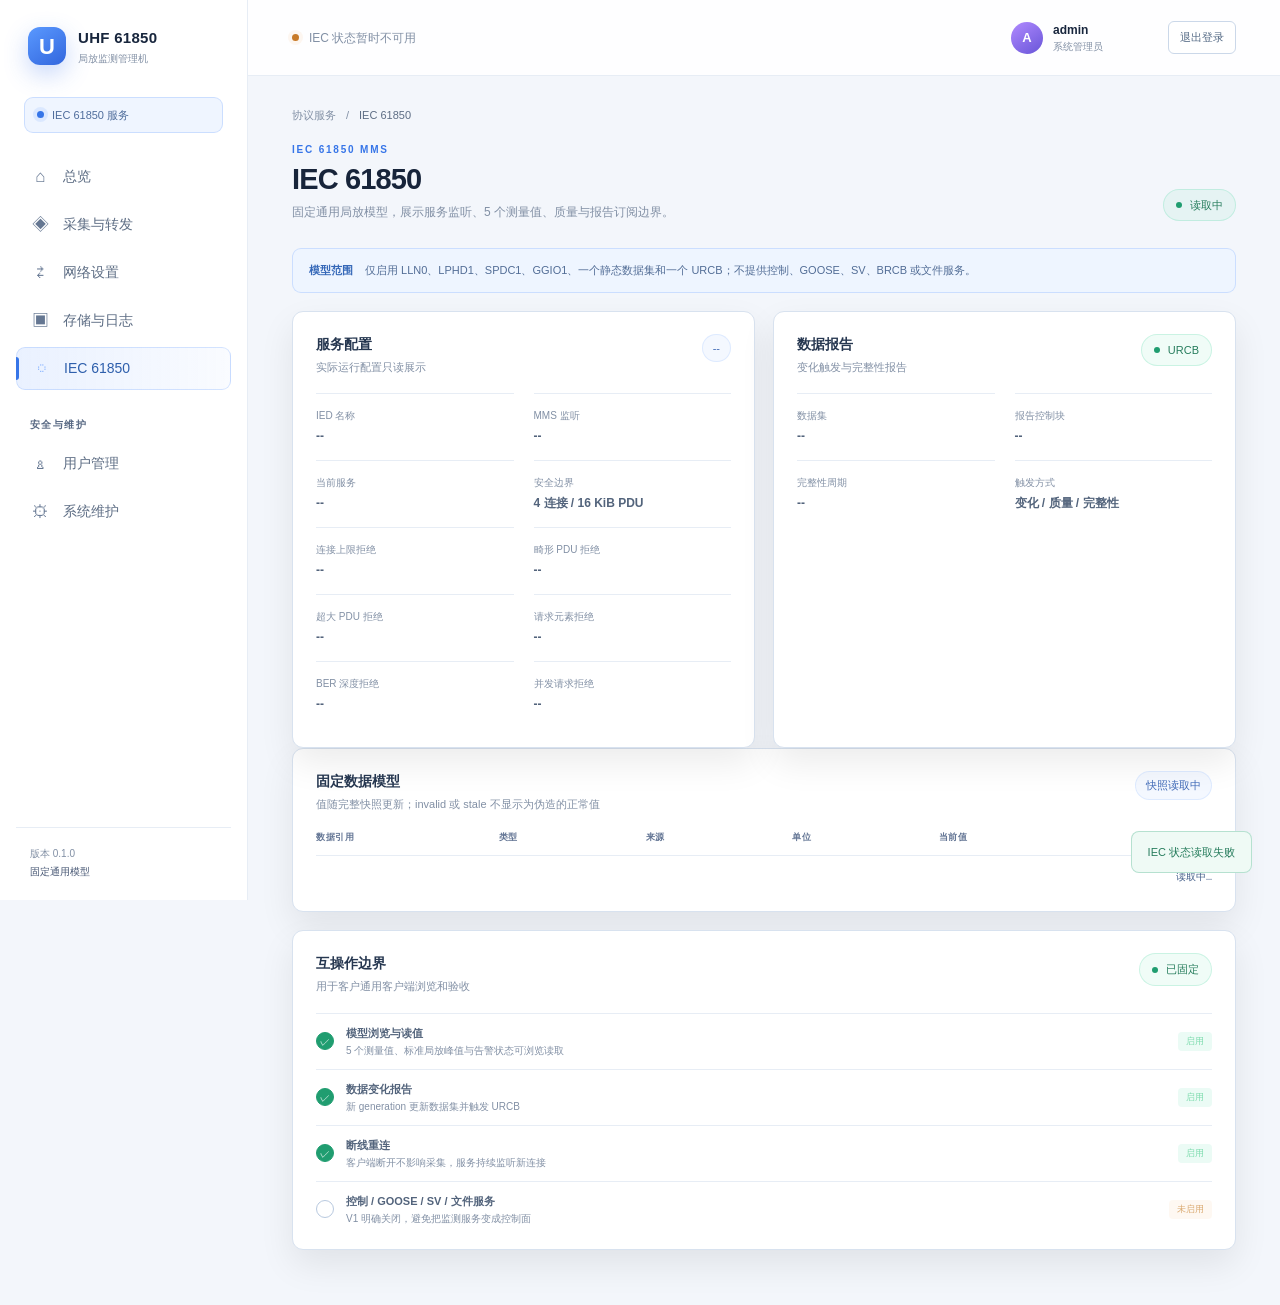
==== web/iec61850.html @ fd2c7c47 "feat: count IEC BER depth rejections" ====
<!doctype html>
<html lang="zh-CN">
<head>
    <meta charset="utf-8">
    <meta name="viewport" content="width=device-width, initial-scale=1">
    <meta name="description" content="UHF 61850 IEC 61850 模型与报告状态">
    <title>IEC 61850 · UHF 61850</title>
    <link rel="stylesheet" href="styles.css">
</head>
<body>
<div class="app-shell">
<aside class="sidebar"><div class="brand"><div class="brand-mark">U</div><div class="brand-copy"><strong>UHF 61850</strong><span>局放监测管理机</span></div></div><div class="preview-chip"><span class="chip-dot"></span>IEC 61850 服务</div>
<nav class="primary-nav" aria-label="主导航"><a class="nav-item" href="/overview.html"><span class="nav-icon">⌂</span><span>总览</span></a><a class="nav-item" href="/settings.html"><span class="nav-icon">◈</span><span>采集与转发</span></a><a class="nav-item" href="/network.html"><span class="nav-icon">⇄</span><span>网络设置</span></a><a class="nav-item" href="/storage.html"><span class="nav-icon">▣</span><span>存储与日志</span></a><a class="nav-item active" href="/iec61850.html" aria-current="page"><span class="nav-icon">◌</span><span>IEC 61850</span></a><div class="nav-section-label">安全与维护</div><a class="nav-item" href="/"><span class="nav-icon">♙</span><span>用户管理</span></a><a class="nav-item" href="/maintenance.html"><span class="nav-icon">⚙</span><span>系统维护</span></a></nav>
<div class="sidebar-footer"><span>版本 0.1.0</span><span>固定通用模型</span></div></aside>
<main class="main-content"><header class="topbar"><div class="topbar-status"><span class="status-dot" id="iec-status-dot"></span><span id="iec-status">IEC 状态读取中</span></div><div class="topbar-account"><div class="account-summary"><div class="mini-avatar">A</div><div><strong>admin</strong><span>系统管理员</span></div></div><button class="logout-button" type="button" data-action="logout">退出登录</button></div></header>
<div class="page-content settings-content"><div class="breadcrumb"><span>协议服务</span><b>/</b><strong>IEC 61850</strong></div><div class="page-heading"><div><div class="heading-kicker">IEC 61850 MMS</div><h1>IEC 61850</h1><p>固定通用局放模型，展示服务监听、5 个测量值、质量与报告订阅边界。</p></div><span class="heading-badge" id="iec-badge"><i></i>读取中</span></div>
<div class="settings-notice"><strong>模型范围</strong><span>仅启用 LLN0、LPHD1、SPDC1、GGIO1、一个静态数据集和一个 URCB；不提供控制、GOOSE、SV、BRCB 或文件服务。</span></div>
<section class="iec-summary-grid"><article class="panel settings-panel"><div class="panel-header"><div><h2>服务配置</h2><p>实际运行配置只读展示</p></div><span class="count-badge" id="iec-enabled">--</span></div><dl class="snapshot-details"><div><dt>IED 名称</dt><dd id="ied-name">--</dd></div><div><dt>MMS 监听</dt><dd id="iec-listen">--</dd></div><div><dt>当前服务</dt><dd id="iec-service-status">--</dd></div><div><dt>安全边界</dt><dd>4 连接 / 16 KiB PDU</dd></div><div><dt>连接上限拒绝</dt><dd id="iec-connection-rejections">--</dd></div><div><dt>畸形 PDU 拒绝</dt><dd id="iec-malformed-pdu-rejections">--</dd></div><div><dt>超大 PDU 拒绝</dt><dd id="iec-oversized-pdu-rejections">--</dd></div><div><dt>请求元素拒绝</dt><dd id="iec-request-element-rejections">--</dd></div><div><dt>BER 深度拒绝</dt><dd id="iec-ber-depth-rejections">--</dd></div><div><dt>并发请求拒绝</dt><dd id="iec-outstanding-rejections">--</dd></div></dl></article><article class="panel settings-panel"><div class="panel-header"><div><h2>数据报告</h2><p>变化触发与完整性报告</p></div><span class="heading-badge"><i></i>URCB</span></div><dl class="snapshot-details"><div><dt>数据集</dt><dd id="dataset-reference">--</dd></div><div><dt>报告控制块</dt><dd id="report-reference">--</dd></div><div><dt>完整性周期</dt><dd id="integrity-period">--</dd></div><div><dt>触发方式</dt><dd>变化 / 质量 / 完整性</dd></div></dl></article></section>
<section class="panel settings-panel"><div class="panel-header"><div><h2>固定数据模型</h2><p>值随完整快照更新；invalid 或 stale 不显示为伪造的正常值</p></div><span class="count-badge" id="snapshot-state">快照读取中</span></div><div class="table-wrap"><table class="data-table"><thead><tr><th>数据引用</th><th>类型</th><th>来源</th><th>单位</th><th>当前值</th><th>质量</th></tr></thead><tbody id="iec-model-body"><tr><td colspan="6" class="muted-cell">读取中…</td></tr></tbody></table></div></section>
<section class="panel settings-panel"><div class="panel-header"><div><h2>互操作边界</h2><p>用于客户通用客户端浏览和验收</p></div><span class="heading-badge"><i></i>已固定</span></div><div class="checklist"><div class="checklist-item completed"><i>✓</i><div><strong>模型浏览与读值</strong><span>5 个测量值、标准局放峰值与告警状态可浏览读取</span></div><em>启用</em></div><div class="checklist-item completed"><i>✓</i><div><strong>数据变化报告</strong><span>新 generation 更新数据集并触发 URCB</span></div><em>启用</em></div><div class="checklist-item completed"><i>✓</i><div><strong>断线重连</strong><span>客户端断开不影响采集，服务持续监听新连接</span></div><em>启用</em></div><div class="checklist-item"><i>—</i><div><strong>控制 / GOOSE / SV / 文件服务</strong><span>V1 明确关闭，避免把监测服务变成控制面</span></div><em class="pending">未启用</em></div></div></section>
</div></main></div><div class="toast" id="toast" role="status" aria-live="polite"></div><script src="iec61850.js"></script>
</body></html>
---- web/styles.css ----
:root {
    color-scheme: light;
    --bg: #f3f6fb;
    --sidebar: #ffffff;
    --panel: #ffffff;
    --line: #d8e2ef;
    --line-soft: #e7edf5;
    --text: #18263d;
    --soft: #5d6d84;
    --muted: #8290a5;
    --blue: #3675e8;
    --green: #209d70;
    --purple: #775fd0;
    --orange: #c87927;
    --danger: #c94c63;
    font-family: Inter, "SF Pro Display", "Segoe UI", "Microsoft YaHei", sans-serif;
}

* { box-sizing: border-box; }
body { margin: 0; min-width: 320px; background: var(--bg); color: var(--text); font-size: 14px; line-height: 1.5; }
button, input { font: inherit; }
button { cursor: pointer; }
button:disabled { cursor: not-allowed; opacity: .42; }
h1, h2, p { margin: 0; }

.app-shell { display: flex; min-height: 100vh; }
.sidebar { position: fixed; z-index: 2; display: flex; width: 248px; min-height: 100vh; flex-direction: column; padding: 27px 16px 21px; background: var(--sidebar); border-right: 1px solid var(--line-soft); }
.brand { display: flex; align-items: center; gap: 12px; padding: 0 12px; }
.brand-mark, .large-avatar, .mini-avatar { display: grid; place-items: center; border-radius: 50%; color: white; font-weight: 800; }
.brand-mark { width: 38px; height: 38px; border-radius: 12px; background: linear-gradient(145deg, #5a99ff, #3266dd); font-size: 22px; box-shadow: 0 9px 25px rgb(55 111 236 / 28%); }
.brand-copy { display: flex; flex-direction: column; gap: 1px; }
.brand-copy strong { font-size: 15px; letter-spacing: .02em; }
.brand-copy span, .sidebar-footer { color: var(--muted); font-size: 10px; }
.preview-chip { display: flex; align-items: center; gap: 8px; margin: 31px 8px 22px; padding: 9px 12px; border: 1px solid rgb(79 140 255 / 22%); border-radius: 9px; background: rgb(79 140 255 / 9%); color: #4f6d9c; font-size: 11px; }
.chip-dot, .status-dot { width: 7px; height: 7px; flex: 0 0 auto; border-radius: 50%; background: var(--blue); box-shadow: 0 0 0 4px rgb(79 140 255 / 12%); }
.primary-nav { display: flex; flex-direction: column; gap: 5px; }
.nav-section-label { margin: 22px 14px 5px; color: #566782; font-size: 10px; font-weight: 700; letter-spacing: .14em; text-transform: uppercase; }
.nav-item { display: flex; align-items: center; gap: 13px; min-height: 43px; padding: 0 14px; border: 1px solid transparent; border-radius: 9px; color: var(--soft); text-decoration: none; transition: 160ms ease; }
.nav-item:hover { background: rgb(255 255 255 / 3%); color: var(--text); }
.nav-item.active { border-color: rgb(79 140 255 / 22%); background: linear-gradient(90deg, rgb(79 140 255 / 12%), rgb(79 140 255 / 3%)); color: #2e5fac; }
.nav-item.active:before { width: 3px; height: 23px; margin-left: -15px; border-radius: 0 3px 3px 0; background: var(--blue); content: ""; }
.nav-icon { display: grid; width: 19px; place-items: center; color: #657792; font-size: 17px; }
.nav-item.active .nav-icon { color: #72a6ff; }
.sidebar-footer { display: flex; margin-top: auto; padding: 18px 14px 0; border-top: 1px solid var(--line-soft); flex-direction: column; gap: 3px; }
.sidebar-footer span:last-child { color: #465673; }

.main-content { width: calc(100% - 248px); min-height: 100vh; margin-left: 248px; }
.topbar { display: flex; height: 76px; align-items: center; justify-content: space-between; padding: 0 44px; border-bottom: 1px solid var(--line-soft); background: rgb(255 255 255 / 90%); }
.topbar-status { display: flex; align-items: center; gap: 10px; color: var(--muted); font-size: 12px; }
.topbar-status .status-dot { background: var(--orange); box-shadow: 0 0 0 4px rgb(242 179 109 / 10%); }
.topbar-account, .account-summary { display: flex; align-items: center; }
.topbar-account { gap: 24px; }
.icon-button { position: relative; width: 31px; height: 31px; border: 0; background: none; color: var(--soft); font-size: 22px; }
.icon-button i { position: absolute; top: 3px; right: 2px; width: 5px; height: 5px; border: 1px solid var(--bg); border-radius: 50%; background: var(--orange); }
.account-summary { gap: 10px; }
.mini-avatar { width: 32px; height: 32px; font-size: 13px; background: linear-gradient(145deg, #b18aff, #6855d8); }
.account-summary div:nth-child(2) { display: flex; min-width: 91px; flex-direction: column; }
.account-summary strong { font-size: 12px; }
.account-summary span, .account-summary b { color: var(--muted); font-size: 10px; }
.account-summary b { font-size: 18px; font-weight: 400; }

.page-content { max-width: 1370px; margin: 0 auto; padding: 31px 44px 37px; }
.breadcrumb { display: flex; align-items: center; gap: 10px; color: var(--muted); font-size: 11px; }
.breadcrumb b { font-weight: 400; }
.breadcrumb strong { color: var(--soft); font-weight: 500; }
.page-heading { display: flex; align-items: flex-end; justify-content: space-between; margin: 18px 0 27px; }
.heading-kicker { margin-bottom: 5px; color: var(--blue); font-size: 10px; font-weight: 700; letter-spacing: .18em; }
h1 { color: #17243a; font-size: 29px; letter-spacing: -.03em; line-height: 1.2; }
.page-heading p { margin-top: 7px; color: var(--muted); font-size: 12px; }
.heading-badge, .count-badge, .progress-label { display: inline-flex; align-items: center; gap: 8px; border-radius: 20px; font-size: 11px; }
.heading-badge { padding: 7px 12px; border: 1px solid rgb(64 212 155 / 21%); background: rgb(64 212 155 / 8%); color: #277d5d; }
.heading-badge i { width: 6px; height: 6px; border-radius: 50%; background: var(--green); }
.heading-badge.dev-badge { border-color: rgb(200 121 39 / 25%); background: rgb(200 121 39 / 9%); color: #ae6b27; }
.heading-badge.dev-badge i { background: var(--orange); }
.preview-notice { display: flex; align-items: center; gap: 13px; margin-bottom: 20px; padding: 13px 17px; border: 1px solid rgb(79 140 255 / 20%); border-radius: 10px; background: linear-gradient(90deg, rgb(79 140 255 / 10%), rgb(79 140 255 / 3%)); }
.notice-icon { display: grid; width: 25px; height: 25px; flex: 0 0 auto; place-items: center; border-radius: 50%; background: rgb(79 140 255 / 20%); color: #72a6ff; font-weight: 800; }
.preview-notice strong { color: #2c456d; font-size: 12px; }
.preview-notice p { margin-top: 2px; color: #607696; font-size: 11px; }
.preview-notice > span { margin-left: auto; color: #5578bd; font-size: 10px; font-weight: 700; letter-spacing: .13em; }

.dashboard-grid { display: grid; grid-template-columns: minmax(0, 1.47fr) minmax(330px, .93fr); gap: 18px; }
.panel { border: 1px solid var(--line); border-radius: 11px; background: var(--panel); box-shadow: 0 15px 35px rgb(0 0 0 / 8%); }
.panel-header { display: flex; align-items: flex-start; justify-content: space-between; padding: 22px 23px 18px; }
.panel-header h2 { color: #263750; font-size: 14px; }
.panel-header p { margin-top: 4px; color: var(--muted); font-size: 11px; }
.count-badge { padding: 5px 10px; border: 1px solid rgb(114 166 255 / 17%); background: rgb(114 166 255 / 8%); color: #416bb7; }
.account-row { display: grid; min-height: 105px; align-items: center; grid-template-columns: 43px minmax(150px, 1fr) auto 93px auto; gap: 14px; margin: 0 23px; padding: 17px 0; border-top: 1px solid var(--line-soft); border-bottom: 1px solid var(--line-soft); }
.large-avatar { width: 43px; height: 43px; font-size: 17px; background: linear-gradient(145deg, #5a99ff, #3266dd); }
.account-identity { display: flex; min-width: 0; flex-direction: column; gap: 4px; }
.account-identity > div { display: flex; align-items: center; gap: 8px; }
.account-identity strong { font-size: 13px; }
.account-identity em { padding: 2px 6px; border-radius: 4px; background: rgb(169 135 255 / 13%); color: #6e56b0; font-size: 9px; font-style: normal; }
.account-identity > span, .last-login span { color: var(--muted); font-size: 10px; }
.enabled-status { display: inline-flex; align-items: center; gap: 5px; color: #278b66; font-size: 10px; white-space: nowrap; }
.enabled-status i { display: grid; width: 15px; height: 15px; place-items: center; border-radius: 50%; background: rgb(64 212 155 / 16%); font-size: 9px; font-style: normal; }
.last-login { display: flex; flex-direction: column; gap: 2px; }
.last-login strong { color: #5e6e85; font-size: 10px; font-weight: 500; }
.outline-button, .ghost-button, .primary-button { border-radius: 6px; font-size: 11px; transition: 160ms ease; }
.outline-button { padding: 8px 12px; border: 1px solid #b8c9df; background: rgb(79 140 255 / 5%); color: #426aa8; }
.outline-button:hover { border-color: var(--blue); background: rgb(79 140 255 / 13%); }
.panel-note { display: flex; align-items: center; gap: 8px; padding: 15px 23px 17px; color: var(--muted); font-size: 10px; }
.panel-note .text-button { margin-left: auto; }
.text-button, .small-text-button { padding: 0; border: 0; background: none; color: #4574d0; font-size: 10px; white-space: nowrap; }
.shield-mark { display: grid; width: 28px; height: 28px; place-items: center; border: 1px solid rgb(64 212 155 / 22%); border-radius: 8px; background: rgb(64 212 155 / 8%); color: #83dfb4; font-size: 18px; }
.security-list { padding: 0 23px 16px; }
.security-item { display: flex; min-height: 56px; align-items: center; gap: 11px; border-top: 1px solid var(--line-soft); }
.security-item > i, .device-cell > i { display: grid; width: 29px; height: 29px; flex: 0 0 auto; place-items: center; border-radius: 8px; font-style: normal; font-size: 16px; }
.security-item > i.purple { background: rgb(169 135 255 / 12%); color: var(--purple); }
.security-item > i.blue { background: rgb(79 140 255 / 12%); color: #72a6ff; }
.security-item > i.teal { background: rgb(56 212 207 / 12%); color: #38d4cf; }
.security-item > div { display: flex; min-width: 0; flex: 1; flex-direction: column; gap: 2px; }
.security-item strong { color: #4a5b73; font-size: 11px; }
.security-item span { overflow: hidden; color: var(--muted); font-size: 10px; text-overflow: ellipsis; white-space: nowrap; }
.security-item > b { color: var(--green); font-size: 14px; }

.sessions-panel, .checklist-panel { margin-top: 18px; }
.session-header { align-items: center; }
.table-wrap { overflow-x: auto; padding: 0 23px 12px; }
table { width: 100%; border-collapse: collapse; text-align: left; }
th { padding: 0 12px 11px; color: #647695; font-size: 9px; font-weight: 700; letter-spacing: .06em; text-transform: uppercase; }
th:first-child, td:first-child { padding-left: 0; }
th:last-child, td:last-child { padding-right: 0; text-align: right; }
td { padding: 14px 12px; border-top: 1px solid var(--line-soft); color: #62738c; font-size: 11px; white-space: nowrap; }
.device-cell { display: flex; align-items: center; gap: 10px; }
.device-cell > i { width: 27px; height: 27px; background: rgb(79 140 255 / 10%); color: #79a7f6; }
.device-cell div { display: flex; flex-direction: column; gap: 2px; }
.device-cell strong { color: #53647c; font-size: 11px; }
.device-cell span, .muted-cell { color: var(--muted); font-size: 10px; }
.current-session { display: inline-flex; align-items: center; gap: 6px; color: #278b66; font-size: 10px; }
.current-session i { width: 6px; height: 6px; border-radius: 50%; background: var(--green); box-shadow: 0 0 0 3px rgb(64 212 155 / 10%); }
.expired-session { color: #697893; font-size: 10px; }
.muted-row { opacity: .66; }
.progress-label { padding: 5px 10px; border: 1px solid rgb(242 179 109 / 20%); background: rgb(242 179 109 / 8%); color: #efbf80; }
.checklist { padding: 0 23px 12px; }
.checklist-item { display: flex; min-height: 56px; align-items: center; gap: 12px; border-top: 1px solid var(--line-soft); }
.checklist-item > i { display: grid; width: 18px; height: 18px; flex: 0 0 auto; place-items: center; border: 1px solid #b8c9df; border-radius: 50%; color: white; font-size: 10px; font-style: normal; }
.checklist-item.completed > i { border-color: var(--green); background: var(--green); }
.checklist-item > div { display: flex; min-width: 0; flex: 1; flex-direction: column; gap: 2px; }
.checklist-item strong { color: #53647c; font-size: 11px; }
.checklist-item span { color: var(--muted); font-size: 10px; }
.checklist-item > em { padding: 3px 8px; border-radius: 4px; background: rgb(64 212 155 / 10%); color: #7cdbad; font-size: 9px; font-style: normal; }
.checklist-item > em.pending { background: rgb(242 179 109 / 9%); color: #d9a86f; }
.page-footer { display: flex; justify-content: space-between; padding: 25px 2px 0; color: #4e607d; font-size: 10px; }

.modal-backdrop { position: fixed; z-index: 10; display: grid; inset: 0; padding: 20px; place-items: center; background: rgb(41 61 91 / 28%); backdrop-filter: blur(5px); }
.modal-backdrop[hidden] { display: none; }
.modal { position: relative; width: min(100%, 410px); padding: 29px; border: 1px solid #cbd8e9; border-radius: 14px; background: #ffffff; box-shadow: 0 25px 70px rgb(32 54 87 / 22%); }
.modal-close { position: absolute; top: 13px; right: 16px; border: 0; background: none; color: #71819e; font-size: 23px; }
.modal-icon { display: grid; width: 40px; height: 40px; margin-bottom: 15px; place-items: center; border-radius: 11px; background: rgb(169 135 255 / 13%); color: var(--purple); font-size: 22px; }
.modal-heading h2 { font-size: 17px; }
.modal-heading p { margin-top: 5px; color: var(--muted); font-size: 11px; }
#password-form { display: flex; margin-top: 23px; flex-direction: column; gap: 15px; }
#password-form label { display: flex; flex-direction: column; gap: 6px; color: #5e6e85; font-size: 11px; }
#password-form input { width: 100%; padding: 10px 11px; border: 1px solid #cbd8e9; border-radius: 6px; outline: none; background: #f8fafd; color: var(--text); font-size: 12px; }
#password-form input:focus { border-color: var(--blue); box-shadow: 0 0 0 3px rgb(79 140 255 / 10%); }
#password-form small { color: #627594; font-size: 10px; }
.form-error { min-height: 17px; color: var(--danger); font-size: 11px; }
.modal-actions { display: flex; justify-content: flex-end; gap: 9px; margin-top: 2px; }
.ghost-button, .primary-button { padding: 9px 15px; }
.ghost-button { border: 1px solid #cbd8e9; background: none; color: #5e6e85; }
.primary-button { border: 1px solid var(--blue); background: var(--blue); color: white; box-shadow: 0 6px 17px rgb(79 140 255 / 20%); }
.toast { position: fixed; z-index: 20; right: 28px; bottom: 27px; padding: 12px 16px; border: 1px solid rgb(32 157 112 / 28%); border-radius: 8px; background: #effaf5; color: #277d5d; font-size: 11px; opacity: 0; pointer-events: none; transform: translateY(10px); transition: 180ms ease; }
.toast.visible { opacity: 1; transform: translateY(0); }
body.modal-open { overflow: hidden; }
noscript { position: fixed; z-index: 30; inset: 0; padding: 35vh 20px; background: var(--bg); color: var(--text); text-align: center; }

.settings-content { max-width: 1080px; }
.settings-notice { display: flex; margin-bottom: 18px; padding: 13px 16px; border: 1px solid rgb(79 140 255 / 22%); border-radius: 9px; background: #eef5ff; color: #526d96; font-size: 11px; gap: 12px; }
.settings-notice strong { color: #3568b8; white-space: nowrap; }
.settings-panel { margin-bottom: 18px; }
.settings-grid { display: grid; padding: 0 23px 22px; grid-template-columns: repeat(2, minmax(0, 1fr)); gap: 17px 22px; }
.settings-grid label { display: flex; flex-direction: column; gap: 6px; color: #5e6e85; font-size: 11px; }
.settings-grid input { width: 100%; box-sizing: border-box; padding: 10px 11px; border: 1px solid #cbd8e9; border-radius: 6px; outline: none; background: #f8fafd; color: var(--text); font: inherit; font-size: 12px; }
.settings-grid textarea { width: 100%; box-sizing: border-box; resize: vertical; padding: 10px 11px; border: 1px solid #cbd8e9; border-radius: 6px; outline: none; background: #f8fafd; color: var(--text); font: 12px ui-monospace, SFMono-Regular, Consolas, monospace; }
.settings-grid input:focus { border-color: var(--blue); box-shadow: 0 0 0 3px rgb(79 140 255 / 10%); }
.settings-grid textarea:focus { border-color: var(--blue); box-shadow: 0 0 0 3px rgb(79 140 255 / 10%); }
.settings-grid .wide { grid-column: 1 / -1; }
.settings-grid input[type="checkbox"] { width: 18px; height: 18px; margin: 10px 0 2px; accent-color: var(--blue); }
.settings-grid small { color: var(--muted); font-size: 10px; }
.settings-actions { display: flex; align-items: center; justify-content: flex-end; gap: 10px; }
.settings-actions .form-error { margin-right: auto; }
.settings-saved { color: #277d5d; font-size: 11px; }
.toolbar { display: flex; align-items: center; flex-wrap: wrap; justify-content: flex-end; gap: 7px; }
.toolbar select { padding: 7px 8px; border: 1px solid #cbd8e9; border-radius: 6px; background: #f8fafd; color: #5e6e85; font-size: 10px; }
.log-table-wrap { padding-bottom: 18px; }
.data-table td { max-width: 390px; overflow: hidden; text-overflow: ellipsis; }
.log-level { font-weight: 700; }
.log-level.warn { color: #ae6b27; }.log-level.error, .log-level.critical { color: var(--danger); }.log-level.info { color: #277d5d; }
.storage-summary-grid { display: grid; grid-template-columns: repeat(2, minmax(0, 1fr)); gap: 18px; }
.network-interface-grid { display: grid; grid-template-columns: repeat(2, minmax(0, 1fr)); gap: 18px; }
.iec-summary-grid { display: grid; grid-template-columns: repeat(2, minmax(0, 1fr)); gap: 18px; }
.iec-summary-grid .settings-panel { margin-bottom: 0; }
.data-table td:first-child { color: #425d89; font-family: ui-monospace, SFMono-Regular, Consolas, monospace; font-size: 10px; }
.storage-card .panel-header { align-items: center; }.link-button { text-decoration: none; white-space: nowrap; }
.storage-list { padding: 0 23px 14px; }.storage-row { display: flex; min-width: 0; flex-direction: column; gap: 4px; padding: 12px 0; border-top: 1px solid var(--line-soft); }.storage-row strong { overflow: hidden; color: #53647c; font-size: 11px; text-overflow: ellipsis; white-space: nowrap; }.storage-row span { color: var(--muted); font-size: 10px; }

@media (max-width: 600px) {
    .settings-grid { grid-template-columns: 1fr; }
    .settings-actions { align-items: flex-end; flex-wrap: wrap; }
    .settings-actions .form-error { flex-basis: 100%; }
    .storage-summary-grid { grid-template-columns: 1fr; }
    .network-interface-grid { grid-template-columns: 1fr; }
    .iec-summary-grid { grid-template-columns: 1fr; }
    .toolbar { justify-content: flex-start; }
}

.status-dot.up { background: var(--green); box-shadow: 0 0 0 4px rgb(32 157 112 / 12%); }
.status-dot.degraded { background: var(--orange); box-shadow: 0 0 0 4px rgb(200 121 39 / 12%); }
.status-dot.down { background: var(--danger); box-shadow: 0 0 0 4px rgb(201 76 99 / 12%); }
.status-dot.disabled { background: var(--muted); box-shadow: 0 0 0 4px rgb(130 144 165 / 12%); }

.overview-content { max-width: 1510px; }
.metric-grid { display: grid; grid-template-columns: repeat(5, minmax(0, 1fr)); gap: 13px; margin-bottom: 18px; }
.metric-card { display: flex; min-height: 112px; padding: 19px 20px; border: 1px solid var(--line); border-radius: 11px; background: var(--panel); box-shadow: 0 12px 30px rgb(38 66 105 / 7%); flex-direction: column; }
.metric-card span { color: var(--muted); font-size: 11px; }
.metric-card strong { margin-top: auto; color: #203453; font-size: 29px; font-weight: 650; letter-spacing: -.04em; line-height: 1; }
.metric-card em { margin-top: 7px; color: var(--blue); font-size: 10px; font-style: normal; }
.overview-grid { display: grid; grid-template-columns: minmax(0, 1fr) minmax(0, 1fr); gap: 18px; }
.chart-panel { min-width: 0; }
.chart-wrap { height: 300px; margin: 0 23px; overflow: hidden; border: 1px solid var(--line-soft); border-radius: 7px; background: #f7faff; }
.chart-wrap canvas { display: block; width: 100%; height: 100%; }
.chart-axis { display: flex; justify-content: space-between; padding: 9px 23px 16px; color: var(--muted); font-size: 10px; }
.overview-lower-grid { display: grid; grid-template-columns: minmax(0, .9fr) minmax(0, 1.1fr); gap: 18px; margin-top: 18px; }
.health-list { padding: 0 23px 16px; }
.health-list > div { display: flex; min-height: 42px; align-items: center; justify-content: space-between; border-top: 1px solid var(--line-soft); color: var(--soft); font-size: 11px; }
.health-list strong { font-size: 10px; font-weight: 600; }
.health-up { color: var(--green) !important; }
.health-degraded { color: var(--orange) !important; }
.health-down { color: var(--danger) !important; }
.health-disabled { color: var(--muted) !important; }
.snapshot-details { display: grid; margin: 0; padding: 0 23px 20px; grid-template-columns: repeat(2, minmax(0, 1fr)); gap: 1px 20px; }
.snapshot-details > div { padding: 14px 0; border-top: 1px solid var(--line-soft); }
.snapshot-details dt { color: var(--muted); font-size: 10px; }
.snapshot-details dd { margin: 4px 0 0; color: #53647c; font-size: 12px; font-weight: 600; }

@media (max-width: 900px) {
    .metric-grid { grid-template-columns: repeat(3, minmax(0, 1fr)); }
    .overview-grid, .overview-lower-grid { grid-template-columns: 1fr; }
}
@media (max-width: 560px) {
    .metric-grid { grid-template-columns: repeat(2, minmax(0, 1fr)); }
    .metric-card { min-height: 100px; }
    .metric-card strong { font-size: 24px; }
    .chart-wrap { height: 230px; margin-right: 14px; margin-left: 14px; }
    .chart-axis { padding-right: 14px; padding-left: 14px; }
    .snapshot-details { grid-template-columns: 1fr; }
}

.logout-button { padding: 7px 11px; border: 1px solid #cbd8e9; border-radius: 6px; background: white; color: #536984; font-size: 11px; }
.logout-button:hover { border-color: var(--blue); color: #2f64bf; }
.login-body { min-height: 100vh; background: radial-gradient(circle at 15% 10%, #e3edff, transparent 38%), var(--bg); }
.login-layout { display: grid; min-height: 100vh; padding: 24px; place-items: center; }
.login-card { width: min(100%, 430px); padding: 38px; border: 1px solid var(--line); border-radius: 16px; background: rgb(255 255 255 / 96%); box-shadow: 0 24px 70px rgb(51 81 125 / 16%); }
.login-brand { display: flex; align-items: center; gap: 12px; }
.login-brand > div:last-child { display: flex; flex-direction: column; gap: 1px; }
.login-brand strong { font-size: 15px; }
.login-brand span { color: var(--muted); font-size: 10px; }
.login-kicker { margin-top: 36px; color: var(--blue); font-size: 10px; font-weight: 700; letter-spacing: .18em; }
.login-card h1 { margin-top: 7px; font-size: 28px; }
.login-subtitle { margin-top: 8px; color: var(--soft); font-size: 12px; }
.login-warning { display: flex; margin-top: 22px; padding: 12px 13px; border: 1px solid rgb(200 121 39 / 25%); border-radius: 8px; background: rgb(200 121 39 / 8%); flex-direction: column; gap: 2px; }
.login-warning strong { color: #a56225; font-size: 11px; }
.login-warning span { color: #7b6b58; font-size: 10px; }
#login-form { display: flex; margin-top: 22px; flex-direction: column; gap: 15px; }
#login-form label { display: flex; flex-direction: column; gap: 6px; color: #5e6e85; font-size: 11px; }
#login-form input { width: 100%; padding: 11px 12px; border: 1px solid #cbd8e9; border-radius: 7px; outline: none; background: #f8fafd; color: var(--text); font-size: 13px; }
#login-form input:focus { border-color: var(--blue); box-shadow: 0 0 0 3px rgb(79 140 255 / 10%); }
.login-button { width: 100%; margin-top: 3px; padding: 11px 15px; border-radius: 7px; font-size: 12px; }
.login-footnote { margin-top: 22px; color: var(--muted); font-size: 10px; line-height: 1.7; }

@media (max-width: 1060px) {
    .page-content, .topbar { padding-right: 28px; padding-left: 28px; }
    .dashboard-grid { grid-template-columns: 1fr; }
    .security-list { display: grid; grid-template-columns: repeat(3, 1fr); gap: 12px; }
    .security-item { align-items: flex-start; flex-wrap: wrap; padding: 12px 10px; border: 1px solid var(--line-soft); border-radius: 8px; }
}
@media (max-width: 760px) {
    .sidebar { position: static; width: 65px; min-width: 65px; padding: 20px 10px; }
    .brand { justify-content: center; padding: 0; }
    .brand-copy, .preview-chip, .nav-item span:last-child, .nav-section-label, .sidebar-footer { display: none; }
    .preview-chip { justify-content: center; margin: 28px 0 18px; padding: 11px 0; }
    .nav-item { justify-content: center; padding: 0; }
    .nav-item.active:before { margin-left: -29px; }
    .main-content { width: calc(100% - 65px); margin-left: 0; }
    .topbar { height: 66px; padding: 0 17px; }
    .topbar-account { gap: 8px; }
    .logout-button { padding: 6px 8px; }
    .account-summary div:nth-child(2), .account-summary b { display: none; }
    .page-content { padding: 24px 17px 30px; }
    .page-heading { align-items: flex-start; flex-direction: column; gap: 15px; }
    .preview-notice { align-items: flex-start; }
    .preview-notice > span { display: none; }
    .account-row { grid-template-columns: 43px 1fr auto; gap: 10px; }
    .enabled-status { grid-column: 2; grid-row: 2; }
    .last-login { display: none; }
    .account-row .outline-button { grid-column: 3; grid-row: 1 / span 2; }
    .panel-note { align-items: flex-start; flex-wrap: wrap; }
    .panel-note .text-button { margin-left: 20px; }
    .security-list { display: block; }
    .security-item { align-items: center; border: 0; border-top: 1px solid var(--line-soft); border-radius: 0; padding: 0; }
    .page-footer { flex-direction: column; gap: 4px; }
}
@media (max-width: 480px) {
    h1 { font-size: 25px; }
    .session-header { align-items: flex-start; flex-direction: column; gap: 13px; }
    .table-wrap { padding-right: 15px; padding-left: 15px; }
    .panel-header { padding-right: 17px; padding-left: 17px; }
    .login-card { padding: 29px 23px; }
    .account-row, .panel-note, .security-list, .checklist { margin-right: 17px; margin-left: 17px; padding-right: 0; padding-left: 0; }
    .account-row { grid-template-columns: 37px 1fr auto; }
    .large-avatar { width: 37px; height: 37px; }
    .account-identity > span { overflow: hidden; text-overflow: ellipsis; white-space: nowrap; }
}
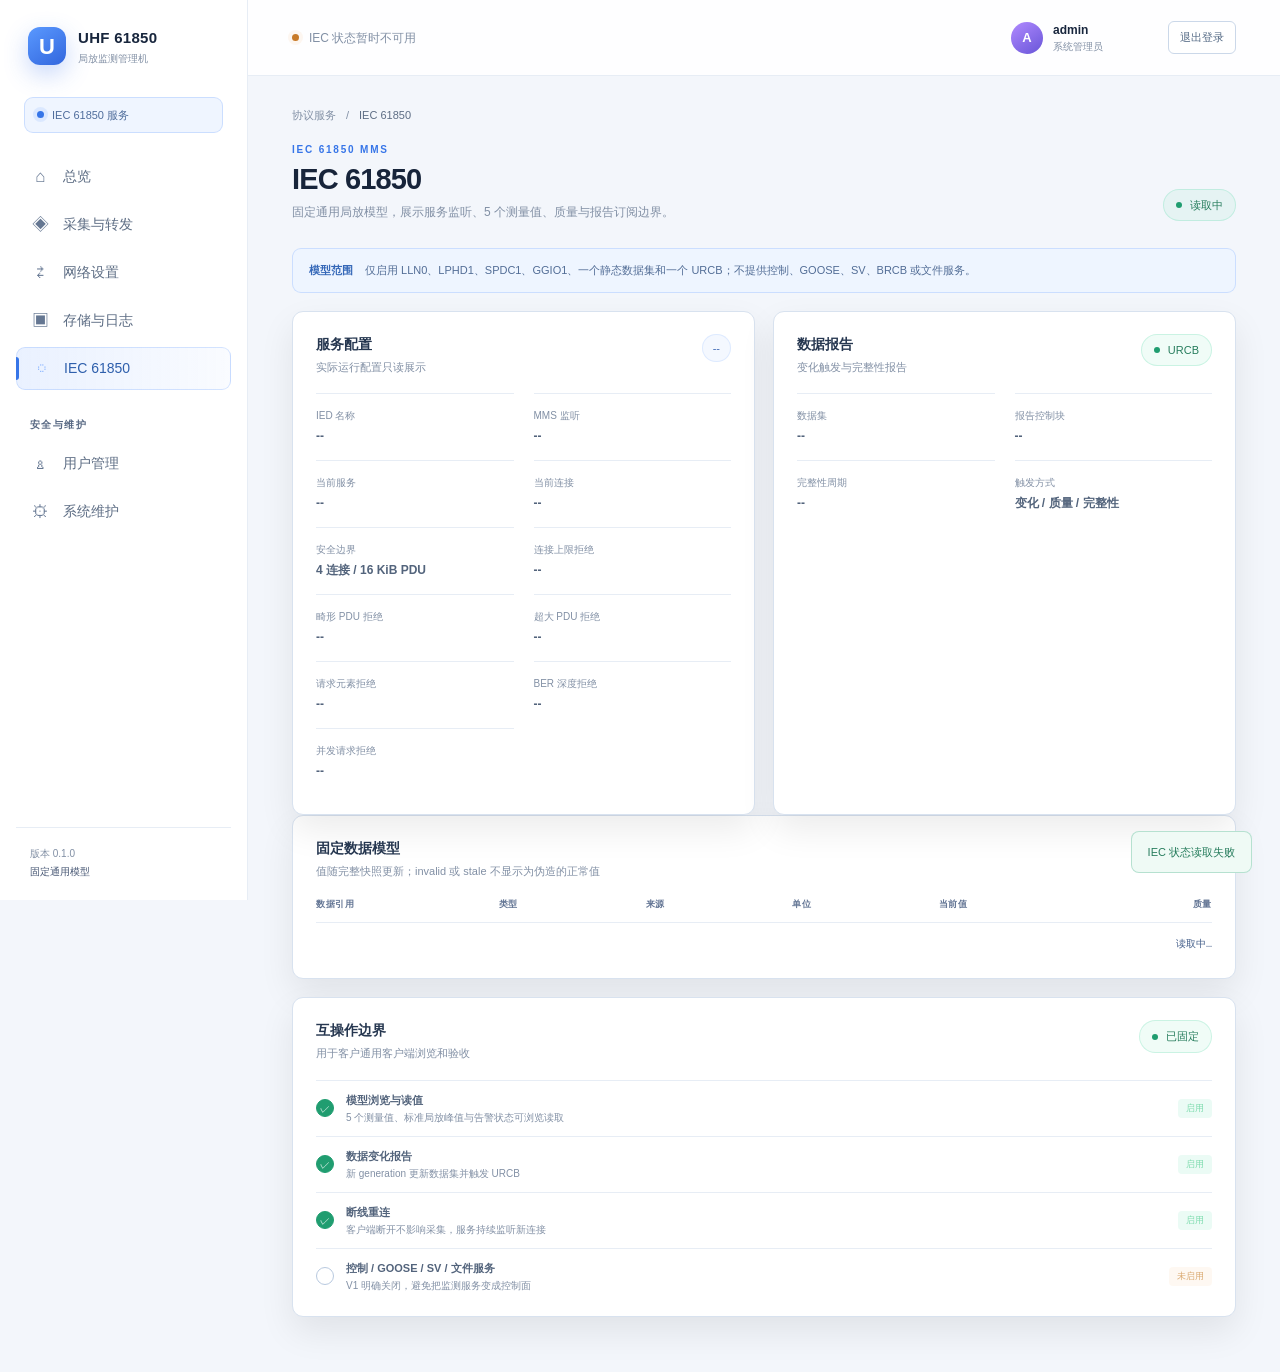
==== commit 5df423e0: "feat: expose IEC active connection count" ====
--- a/web/iec61850.html
+++ b/web/iec61850.html
@@ -15,7 +15,7 @@
 <main class="main-content"><header class="topbar"><div class="topbar-status"><span class="status-dot" id="iec-status-dot"></span><span id="iec-status">IEC 状态读取中</span></div><div class="topbar-account"><div class="account-summary"><div class="mini-avatar">A</div><div><strong>admin</strong><span>系统管理员</span></div></div><button class="logout-button" type="button" data-action="logout">退出登录</button></div></header>
 <div class="page-content settings-content"><div class="breadcrumb"><span>协议服务</span><b>/</b><strong>IEC 61850</strong></div><div class="page-heading"><div><div class="heading-kicker">IEC 61850 MMS</div><h1>IEC 61850</h1><p>固定通用局放模型，展示服务监听、5 个测量值、质量与报告订阅边界。</p></div><span class="heading-badge" id="iec-badge"><i></i>读取中</span></div>
 <div class="settings-notice"><strong>模型范围</strong><span>仅启用 LLN0、LPHD1、SPDC1、GGIO1、一个静态数据集和一个 URCB；不提供控制、GOOSE、SV、BRCB 或文件服务。</span></div>
-<section class="iec-summary-grid"><article class="panel settings-panel"><div class="panel-header"><div><h2>服务配置</h2><p>实际运行配置只读展示</p></div><span class="count-badge" id="iec-enabled">--</span></div><dl class="snapshot-details"><div><dt>IED 名称</dt><dd id="ied-name">--</dd></div><div><dt>MMS 监听</dt><dd id="iec-listen">--</dd></div><div><dt>当前服务</dt><dd id="iec-service-status">--</dd></div><div><dt>安全边界</dt><dd>4 连接 / 16 KiB PDU</dd></div><div><dt>连接上限拒绝</dt><dd id="iec-connection-rejections">--</dd></div><div><dt>畸形 PDU 拒绝</dt><dd id="iec-malformed-pdu-rejections">--</dd></div><div><dt>超大 PDU 拒绝</dt><dd id="iec-oversized-pdu-rejections">--</dd></div><div><dt>请求元素拒绝</dt><dd id="iec-request-element-rejections">--</dd></div><div><dt>BER 深度拒绝</dt><dd id="iec-ber-depth-rejections">--</dd></div><div><dt>并发请求拒绝</dt><dd id="iec-outstanding-rejections">--</dd></div></dl></article><article class="panel settings-panel"><div class="panel-header"><div><h2>数据报告</h2><p>变化触发与完整性报告</p></div><span class="heading-badge"><i></i>URCB</span></div><dl class="snapshot-details"><div><dt>数据集</dt><dd id="dataset-reference">--</dd></div><div><dt>报告控制块</dt><dd id="report-reference">--</dd></div><div><dt>完整性周期</dt><dd id="integrity-period">--</dd></div><div><dt>触发方式</dt><dd>变化 / 质量 / 完整性</dd></div></dl></article></section>
+<section class="iec-summary-grid"><article class="panel settings-panel"><div class="panel-header"><div><h2>服务配置</h2><p>实际运行配置只读展示</p></div><span class="count-badge" id="iec-enabled">--</span></div><dl class="snapshot-details"><div><dt>IED 名称</dt><dd id="ied-name">--</dd></div><div><dt>MMS 监听</dt><dd id="iec-listen">--</dd></div><div><dt>当前服务</dt><dd id="iec-service-status">--</dd></div><div><dt>当前连接</dt><dd id="iec-active-connections">--</dd></div><div><dt>安全边界</dt><dd>4 连接 / 16 KiB PDU</dd></div><div><dt>连接上限拒绝</dt><dd id="iec-connection-rejections">--</dd></div><div><dt>畸形 PDU 拒绝</dt><dd id="iec-malformed-pdu-rejections">--</dd></div><div><dt>超大 PDU 拒绝</dt><dd id="iec-oversized-pdu-rejections">--</dd></div><div><dt>请求元素拒绝</dt><dd id="iec-request-element-rejections">--</dd></div><div><dt>BER 深度拒绝</dt><dd id="iec-ber-depth-rejections">--</dd></div><div><dt>并发请求拒绝</dt><dd id="iec-outstanding-rejections">--</dd></div></dl></article><article class="panel settings-panel"><div class="panel-header"><div><h2>数据报告</h2><p>变化触发与完整性报告</p></div><span class="heading-badge"><i></i>URCB</span></div><dl class="snapshot-details"><div><dt>数据集</dt><dd id="dataset-reference">--</dd></div><div><dt>报告控制块</dt><dd id="report-reference">--</dd></div><div><dt>完整性周期</dt><dd id="integrity-period">--</dd></div><div><dt>触发方式</dt><dd>变化 / 质量 / 完整性</dd></div></dl></article></section>
 <section class="panel settings-panel"><div class="panel-header"><div><h2>固定数据模型</h2><p>值随完整快照更新；invalid 或 stale 不显示为伪造的正常值</p></div><span class="count-badge" id="snapshot-state">快照读取中</span></div><div class="table-wrap"><table class="data-table"><thead><tr><th>数据引用</th><th>类型</th><th>来源</th><th>单位</th><th>当前值</th><th>质量</th></tr></thead><tbody id="iec-model-body"><tr><td colspan="6" class="muted-cell">读取中…</td></tr></tbody></table></div></section>
 <section class="panel settings-panel"><div class="panel-header"><div><h2>互操作边界</h2><p>用于客户通用客户端浏览和验收</p></div><span class="heading-badge"><i></i>已固定</span></div><div class="checklist"><div class="checklist-item completed"><i>✓</i><div><strong>模型浏览与读值</strong><span>5 个测量值、标准局放峰值与告警状态可浏览读取</span></div><em>启用</em></div><div class="checklist-item completed"><i>✓</i><div><strong>数据变化报告</strong><span>新 generation 更新数据集并触发 URCB</span></div><em>启用</em></div><div class="checklist-item completed"><i>✓</i><div><strong>断线重连</strong><span>客户端断开不影响采集，服务持续监听新连接</span></div><em>启用</em></div><div class="checklist-item"><i>—</i><div><strong>控制 / GOOSE / SV / 文件服务</strong><span>V1 明确关闭，避免把监测服务变成控制面</span></div><em class="pending">未启用</em></div></div></section>
 </div></main></div><div class="toast" id="toast" role="status" aria-live="polite"></div><script src="iec61850.js"></script>
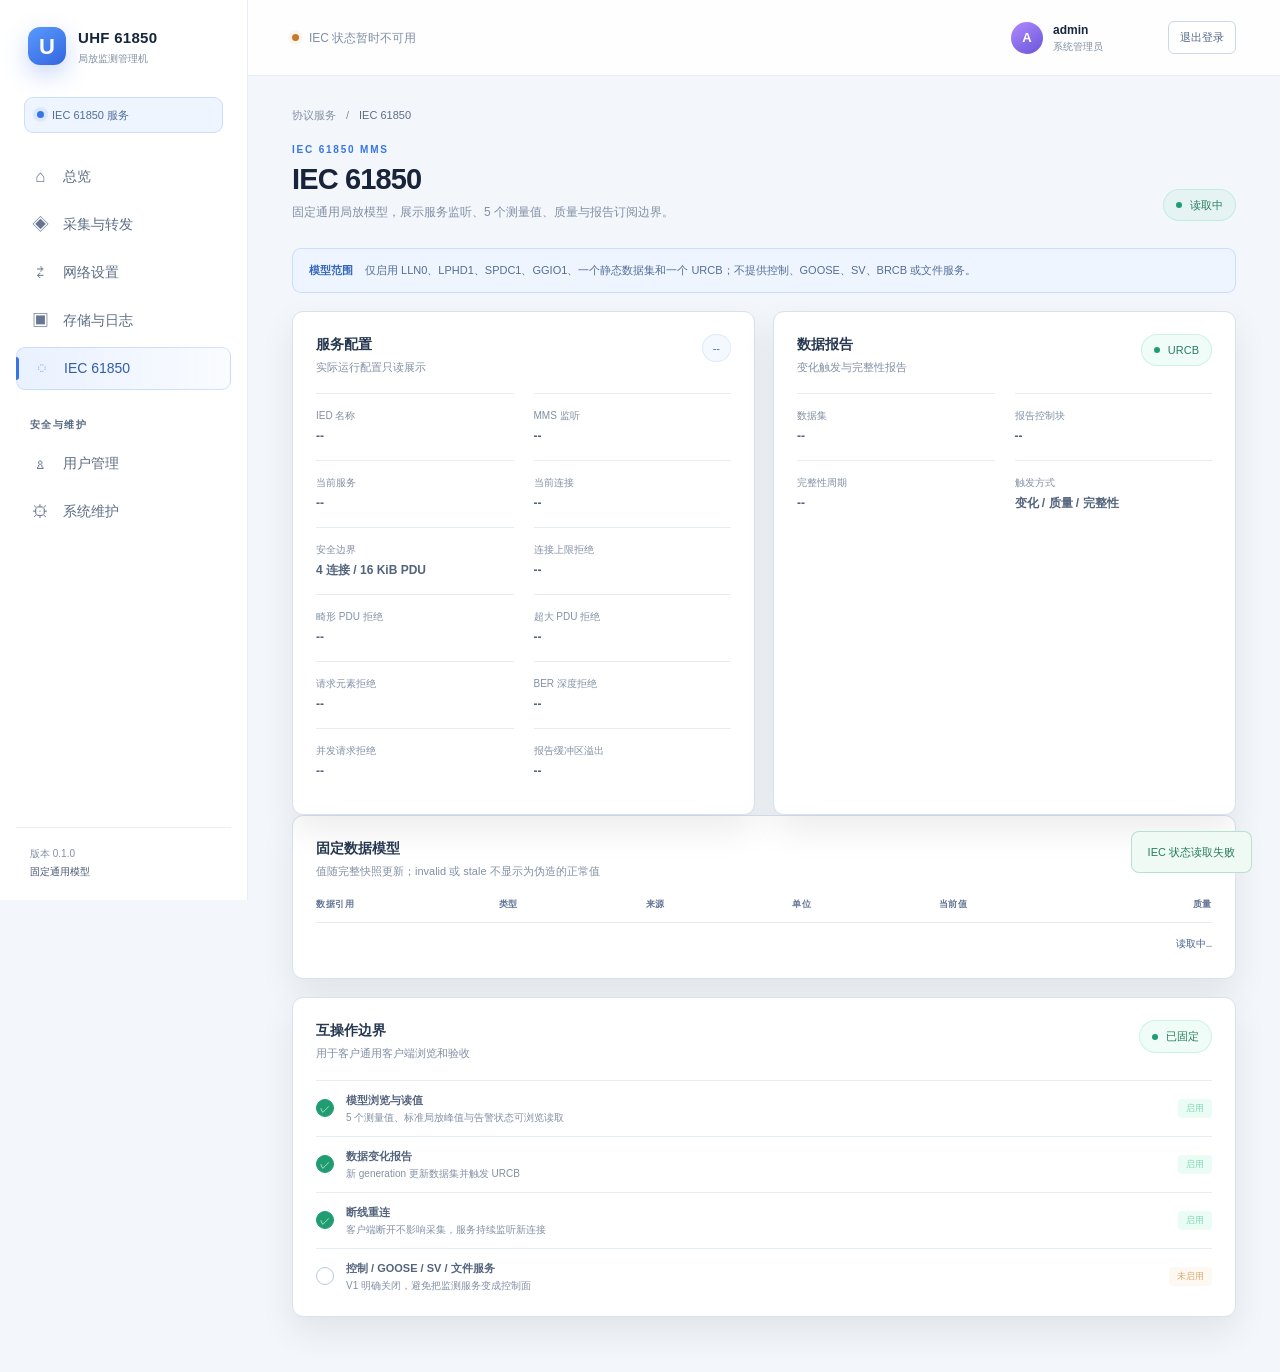
==== commit 22bb0b9f: "feat: count IEC report buffer overflows" ====
--- a/web/iec61850.html
+++ b/web/iec61850.html
@@ -15,7 +15,7 @@
 <main class="main-content"><header class="topbar"><div class="topbar-status"><span class="status-dot" id="iec-status-dot"></span><span id="iec-status">IEC 状态读取中</span></div><div class="topbar-account"><div class="account-summary"><div class="mini-avatar">A</div><div><strong>admin</strong><span>系统管理员</span></div></div><button class="logout-button" type="button" data-action="logout">退出登录</button></div></header>
 <div class="page-content settings-content"><div class="breadcrumb"><span>协议服务</span><b>/</b><strong>IEC 61850</strong></div><div class="page-heading"><div><div class="heading-kicker">IEC 61850 MMS</div><h1>IEC 61850</h1><p>固定通用局放模型，展示服务监听、5 个测量值、质量与报告订阅边界。</p></div><span class="heading-badge" id="iec-badge"><i></i>读取中</span></div>
 <div class="settings-notice"><strong>模型范围</strong><span>仅启用 LLN0、LPHD1、SPDC1、GGIO1、一个静态数据集和一个 URCB；不提供控制、GOOSE、SV、BRCB 或文件服务。</span></div>
-<section class="iec-summary-grid"><article class="panel settings-panel"><div class="panel-header"><div><h2>服务配置</h2><p>实际运行配置只读展示</p></div><span class="count-badge" id="iec-enabled">--</span></div><dl class="snapshot-details"><div><dt>IED 名称</dt><dd id="ied-name">--</dd></div><div><dt>MMS 监听</dt><dd id="iec-listen">--</dd></div><div><dt>当前服务</dt><dd id="iec-service-status">--</dd></div><div><dt>当前连接</dt><dd id="iec-active-connections">--</dd></div><div><dt>安全边界</dt><dd>4 连接 / 16 KiB PDU</dd></div><div><dt>连接上限拒绝</dt><dd id="iec-connection-rejections">--</dd></div><div><dt>畸形 PDU 拒绝</dt><dd id="iec-malformed-pdu-rejections">--</dd></div><div><dt>超大 PDU 拒绝</dt><dd id="iec-oversized-pdu-rejections">--</dd></div><div><dt>请求元素拒绝</dt><dd id="iec-request-element-rejections">--</dd></div><div><dt>BER 深度拒绝</dt><dd id="iec-ber-depth-rejections">--</dd></div><div><dt>并发请求拒绝</dt><dd id="iec-outstanding-rejections">--</dd></div></dl></article><article class="panel settings-panel"><div class="panel-header"><div><h2>数据报告</h2><p>变化触发与完整性报告</p></div><span class="heading-badge"><i></i>URCB</span></div><dl class="snapshot-details"><div><dt>数据集</dt><dd id="dataset-reference">--</dd></div><div><dt>报告控制块</dt><dd id="report-reference">--</dd></div><div><dt>完整性周期</dt><dd id="integrity-period">--</dd></div><div><dt>触发方式</dt><dd>变化 / 质量 / 完整性</dd></div></dl></article></section>
+<section class="iec-summary-grid"><article class="panel settings-panel"><div class="panel-header"><div><h2>服务配置</h2><p>实际运行配置只读展示</p></div><span class="count-badge" id="iec-enabled">--</span></div><dl class="snapshot-details"><div><dt>IED 名称</dt><dd id="ied-name">--</dd></div><div><dt>MMS 监听</dt><dd id="iec-listen">--</dd></div><div><dt>当前服务</dt><dd id="iec-service-status">--</dd></div><div><dt>当前连接</dt><dd id="iec-active-connections">--</dd></div><div><dt>安全边界</dt><dd>4 连接 / 16 KiB PDU</dd></div><div><dt>连接上限拒绝</dt><dd id="iec-connection-rejections">--</dd></div><div><dt>畸形 PDU 拒绝</dt><dd id="iec-malformed-pdu-rejections">--</dd></div><div><dt>超大 PDU 拒绝</dt><dd id="iec-oversized-pdu-rejections">--</dd></div><div><dt>请求元素拒绝</dt><dd id="iec-request-element-rejections">--</dd></div><div><dt>BER 深度拒绝</dt><dd id="iec-ber-depth-rejections">--</dd></div><div><dt>并发请求拒绝</dt><dd id="iec-outstanding-rejections">--</dd></div><div><dt>报告缓冲区溢出</dt><dd id="iec-report-buffer-overflows">--</dd></div></dl></article><article class="panel settings-panel"><div class="panel-header"><div><h2>数据报告</h2><p>变化触发与完整性报告</p></div><span class="heading-badge"><i></i>URCB</span></div><dl class="snapshot-details"><div><dt>数据集</dt><dd id="dataset-reference">--</dd></div><div><dt>报告控制块</dt><dd id="report-reference">--</dd></div><div><dt>完整性周期</dt><dd id="integrity-period">--</dd></div><div><dt>触发方式</dt><dd>变化 / 质量 / 完整性</dd></div></dl></article></section>
 <section class="panel settings-panel"><div class="panel-header"><div><h2>固定数据模型</h2><p>值随完整快照更新；invalid 或 stale 不显示为伪造的正常值</p></div><span class="count-badge" id="snapshot-state">快照读取中</span></div><div class="table-wrap"><table class="data-table"><thead><tr><th>数据引用</th><th>类型</th><th>来源</th><th>单位</th><th>当前值</th><th>质量</th></tr></thead><tbody id="iec-model-body"><tr><td colspan="6" class="muted-cell">读取中…</td></tr></tbody></table></div></section>
 <section class="panel settings-panel"><div class="panel-header"><div><h2>互操作边界</h2><p>用于客户通用客户端浏览和验收</p></div><span class="heading-badge"><i></i>已固定</span></div><div class="checklist"><div class="checklist-item completed"><i>✓</i><div><strong>模型浏览与读值</strong><span>5 个测量值、标准局放峰值与告警状态可浏览读取</span></div><em>启用</em></div><div class="checklist-item completed"><i>✓</i><div><strong>数据变化报告</strong><span>新 generation 更新数据集并触发 URCB</span></div><em>启用</em></div><div class="checklist-item completed"><i>✓</i><div><strong>断线重连</strong><span>客户端断开不影响采集，服务持续监听新连接</span></div><em>启用</em></div><div class="checklist-item"><i>—</i><div><strong>控制 / GOOSE / SV / 文件服务</strong><span>V1 明确关闭，避免把监测服务变成控制面</span></div><em class="pending">未启用</em></div></div></section>
 </div></main></div><div class="toast" id="toast" role="status" aria-live="polite"></div><script src="iec61850.js"></script>
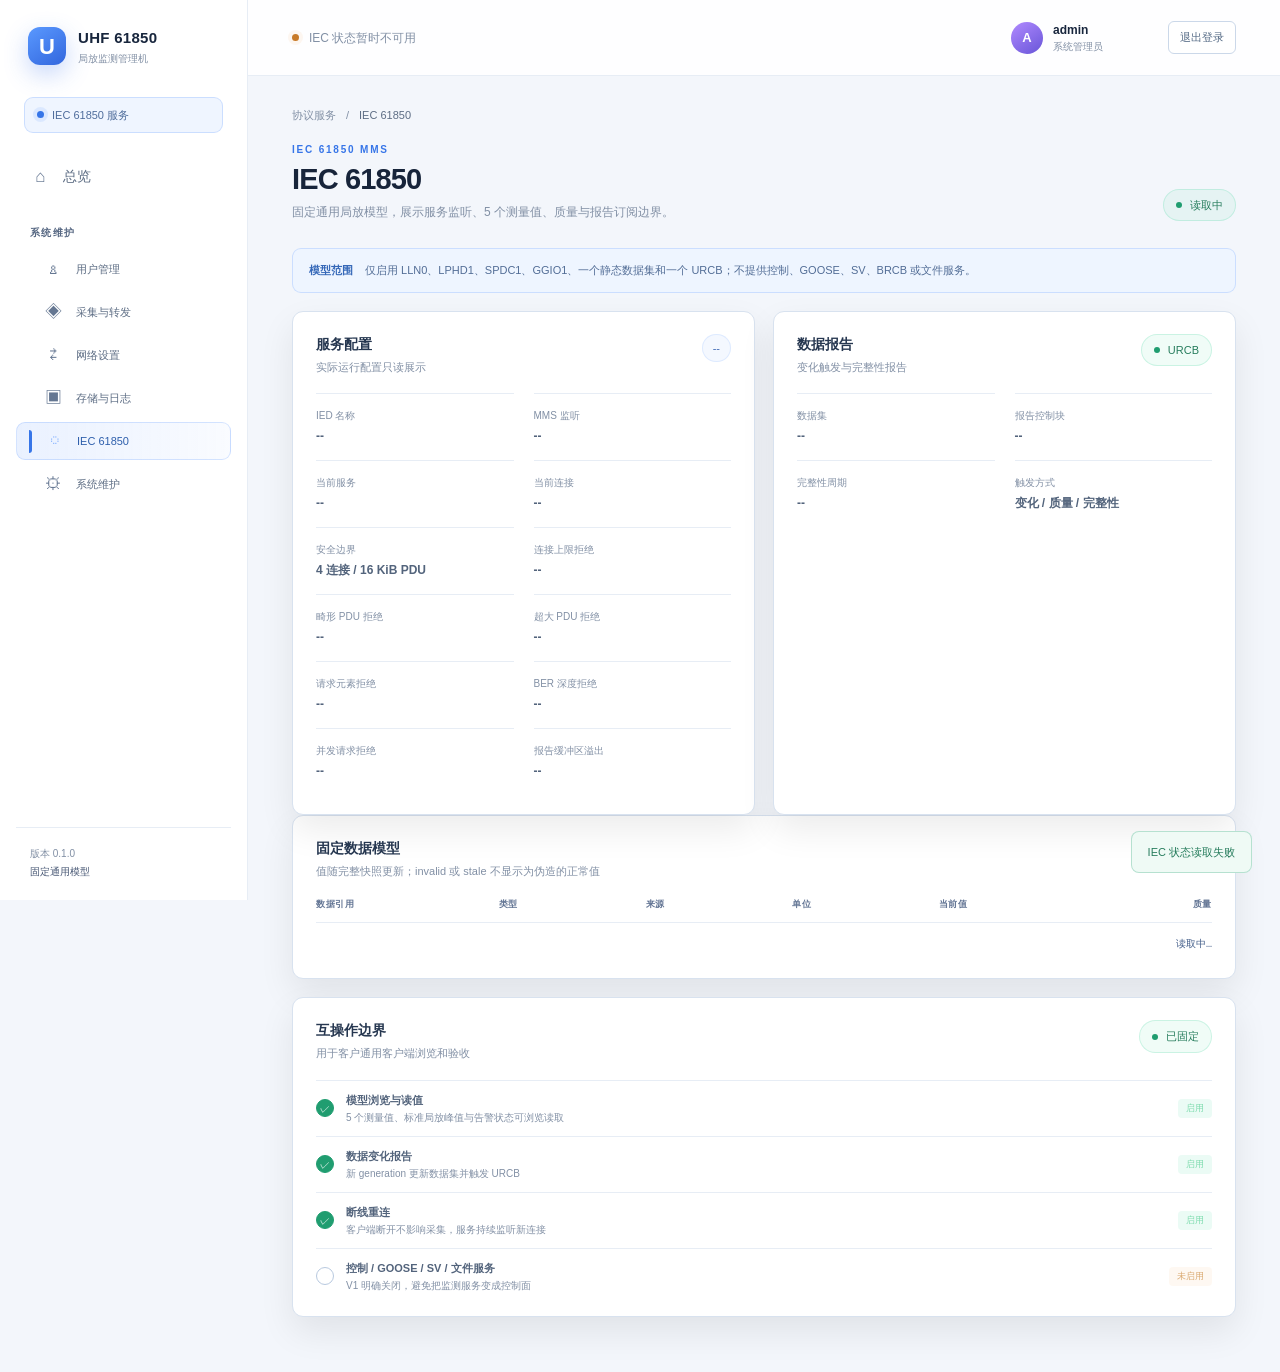
==== commit 953c1068: "fix: align web maintenance workflow with findings" ====
--- a/web/iec61850.html
+++ b/web/iec61850.html
@@ -10,7 +10,7 @@
 <body>
 <div class="app-shell">
 <aside class="sidebar"><div class="brand"><div class="brand-mark">U</div><div class="brand-copy"><strong>UHF 61850</strong><span>局放监测管理机</span></div></div><div class="preview-chip"><span class="chip-dot"></span>IEC 61850 服务</div>
-<nav class="primary-nav" aria-label="主导航"><a class="nav-item" href="/overview.html"><span class="nav-icon">⌂</span><span>总览</span></a><a class="nav-item" href="/settings.html"><span class="nav-icon">◈</span><span>采集与转发</span></a><a class="nav-item" href="/network.html"><span class="nav-icon">⇄</span><span>网络设置</span></a><a class="nav-item" href="/storage.html"><span class="nav-icon">▣</span><span>存储与日志</span></a><a class="nav-item active" href="/iec61850.html" aria-current="page"><span class="nav-icon">◌</span><span>IEC 61850</span></a><div class="nav-section-label">安全与维护</div><a class="nav-item" href="/"><span class="nav-icon">♙</span><span>用户管理</span></a><a class="nav-item" href="/maintenance.html"><span class="nav-icon">⚙</span><span>系统维护</span></a></nav>
+<nav class="primary-nav" aria-label="主导航"><a class="nav-item" href="/overview.html"><span class="nav-icon">⌂</span><span>总览</span></a><div class="nav-section-label">系统维护</div><a class="nav-item nav-subitem" href="/index.html"><span class="nav-icon">♙</span><span>用户管理</span></a><a class="nav-item nav-subitem" href="/settings.html"><span class="nav-icon">◈</span><span>采集与转发</span></a><a class="nav-item nav-subitem" href="/network.html"><span class="nav-icon">⇄</span><span>网络设置</span></a><a class="nav-item nav-subitem" href="/storage.html"><span class="nav-icon">▣</span><span>存储与日志</span></a><a class="nav-item nav-subitem active" href="/iec61850.html" aria-current="page"><span class="nav-icon">◌</span><span>IEC 61850</span></a><a class="nav-item nav-subitem" href="/maintenance.html"><span class="nav-icon">⚙</span><span>系统维护</span></a></nav>
 <div class="sidebar-footer"><span>版本 0.1.0</span><span>固定通用模型</span></div></aside>
 <main class="main-content"><header class="topbar"><div class="topbar-status"><span class="status-dot" id="iec-status-dot"></span><span id="iec-status">IEC 状态读取中</span></div><div class="topbar-account"><div class="account-summary"><div class="mini-avatar">A</div><div><strong>admin</strong><span>系统管理员</span></div></div><button class="logout-button" type="button" data-action="logout">退出登录</button></div></header>
 <div class="page-content settings-content"><div class="breadcrumb"><span>协议服务</span><b>/</b><strong>IEC 61850</strong></div><div class="page-heading"><div><div class="heading-kicker">IEC 61850 MMS</div><h1>IEC 61850</h1><p>固定通用局放模型，展示服务监听、5 个测量值、质量与报告订阅边界。</p></div><span class="heading-badge" id="iec-badge"><i></i>读取中</span></div>
--- a/web/styles.css
+++ b/web/styles.css
@@ -36,6 +36,7 @@
 .primary-nav { display: flex; flex-direction: column; gap: 5px; }
 .nav-section-label { margin: 22px 14px 5px; color: #566782; font-size: 10px; font-weight: 700; letter-spacing: .14em; text-transform: uppercase; }
 .nav-item { display: flex; align-items: center; gap: 13px; min-height: 43px; padding: 0 14px; border: 1px solid transparent; border-radius: 9px; color: var(--soft); text-decoration: none; transition: 160ms ease; }
+.nav-subitem { min-height: 38px; padding-left: 27px; font-size: 11px; }
 .nav-item:hover { background: rgb(255 255 255 / 3%); color: var(--text); }
 .nav-item.active { border-color: rgb(79 140 255 / 22%); background: linear-gradient(90deg, rgb(79 140 255 / 12%), rgb(79 140 255 / 3%)); color: #2e5fac; }
 .nav-item.active:before { width: 3px; height: 23px; margin-left: -15px; border-radius: 0 3px 3px 0; background: var(--blue); content: ""; }
@@ -50,6 +51,8 @@
 .topbar-status .status-dot { background: var(--orange); box-shadow: 0 0 0 4px rgb(242 179 109 / 10%); }
 .topbar-account, .account-summary { display: flex; align-items: center; }
 .topbar-account { gap: 24px; }
+.topbar-device-status { display: flex; align-items: center; gap: 9px; color: var(--muted); font-size: 11px; }
+.topbar-device-status .status-dot { background: var(--orange); box-shadow: 0 0 0 4px rgb(242 179 109 / 10%); }
 .icon-button { position: relative; width: 31px; height: 31px; border: 0; background: none; color: var(--soft); font-size: 22px; }
 .icon-button i { position: absolute; top: 3px; right: 2px; width: 5px; height: 5px; border: 1px solid var(--bg); border-radius: 50%; background: var(--orange); }
 .account-summary { gap: 10px; }
@@ -210,6 +213,7 @@
 .status-dot.disabled { background: var(--muted); box-shadow: 0 0 0 4px rgb(130 144 165 / 12%); }
 
 .overview-content { max-width: 1510px; }
+.overview-settings-panel { margin-bottom: 18px; }
 .metric-grid { display: grid; grid-template-columns: repeat(5, minmax(0, 1fr)); gap: 13px; margin-bottom: 18px; }
 .metric-card { display: flex; min-height: 112px; padding: 19px 20px; border: 1px solid var(--line); border-radius: 11px; background: var(--panel); box-shadow: 0 12px 30px rgb(38 66 105 / 7%); flex-direction: column; }
 .metric-card span { color: var(--muted); font-size: 11px; }
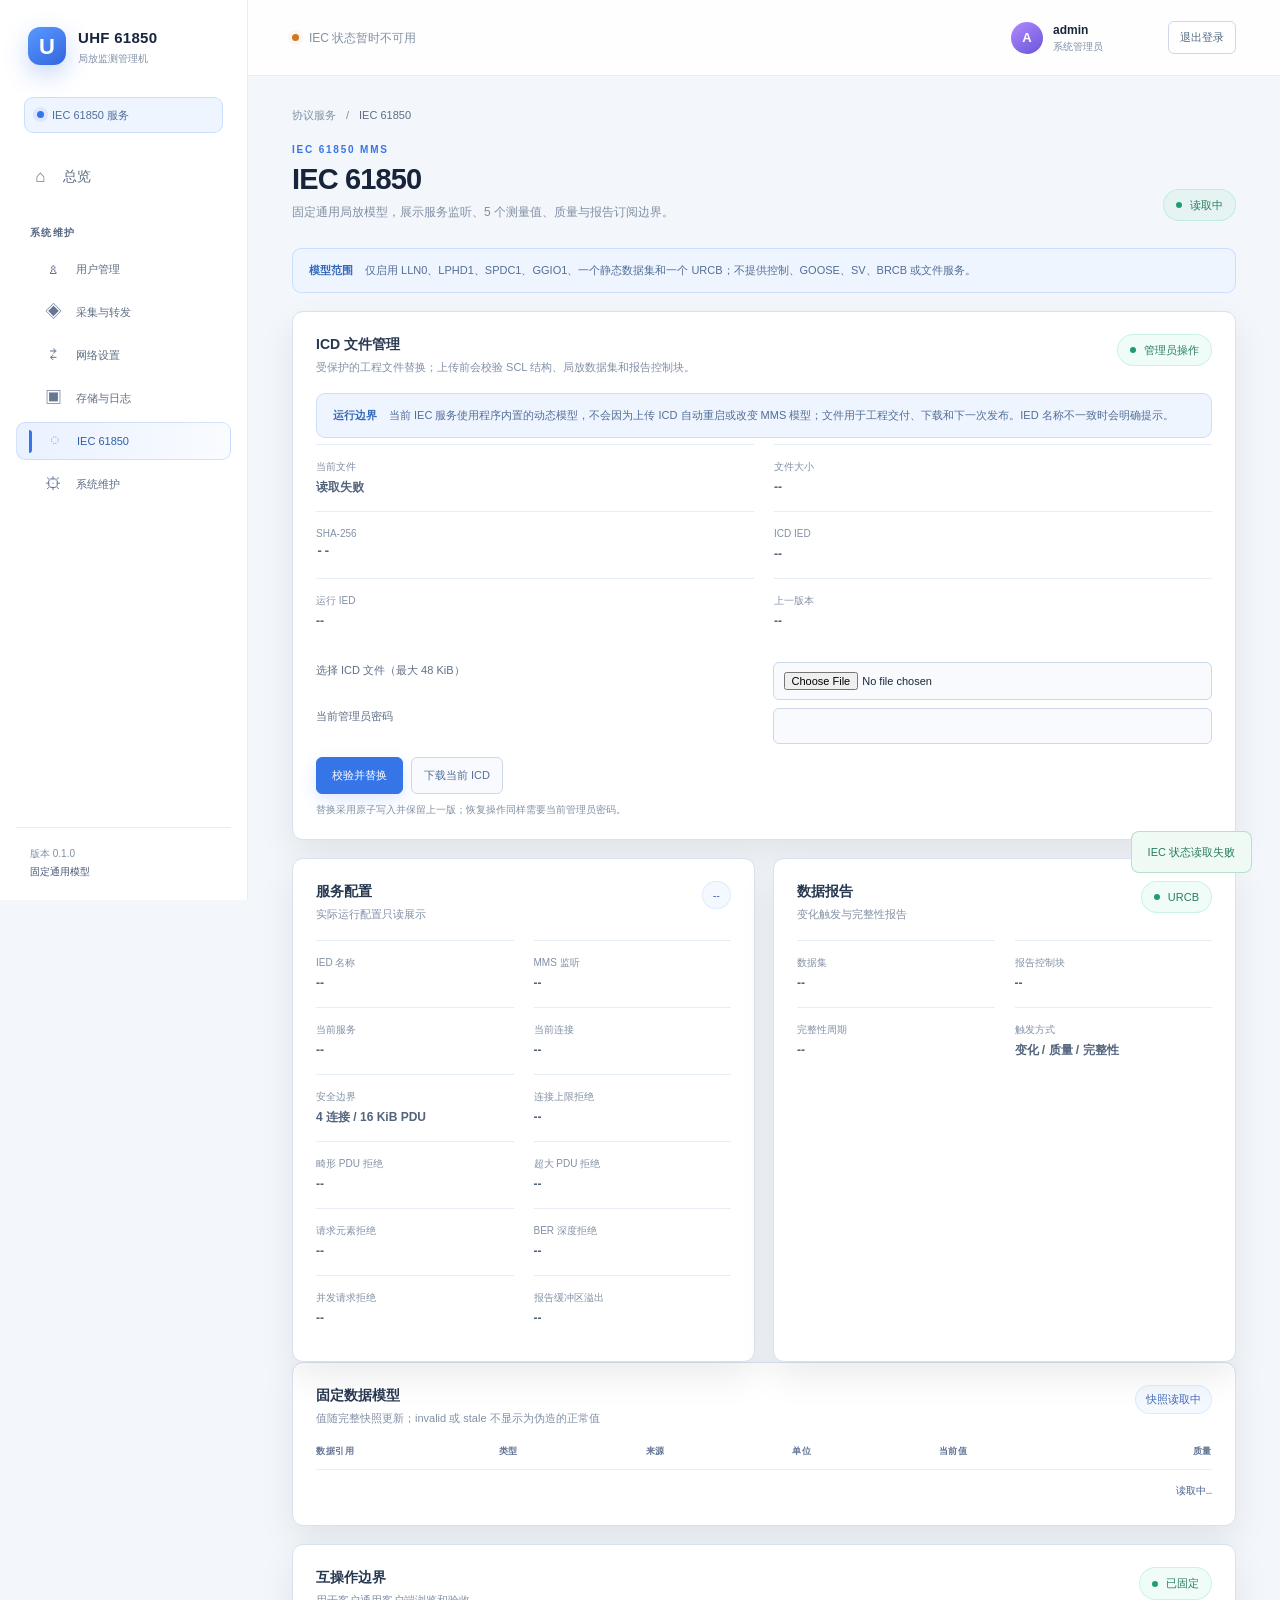
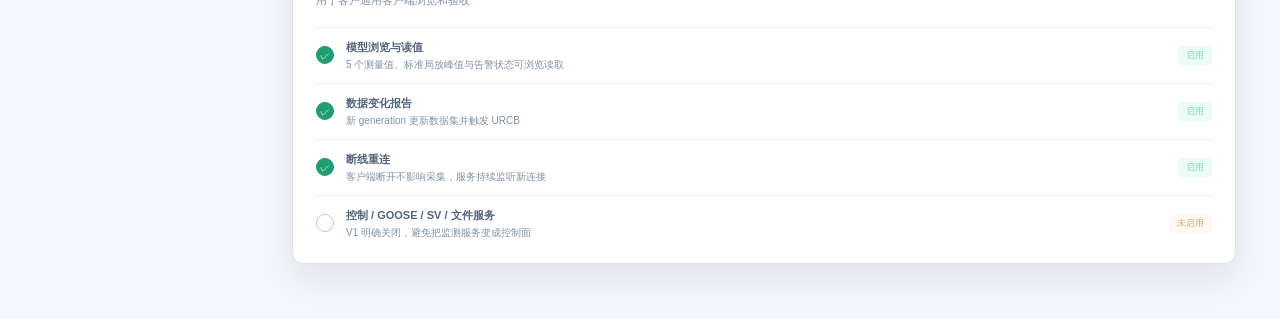
==== commit 6ac25571: "feat: add protected ICD web management" ====
--- a/web/iec61850.html
+++ b/web/iec61850.html
@@ -15,6 +15,11 @@
 <main class="main-content"><header class="topbar"><div class="topbar-status"><span class="status-dot" id="iec-status-dot"></span><span id="iec-status">IEC 状态读取中</span></div><div class="topbar-account"><div class="account-summary"><div class="mini-avatar">A</div><div><strong>admin</strong><span>系统管理员</span></div></div><button class="logout-button" type="button" data-action="logout">退出登录</button></div></header>
 <div class="page-content settings-content"><div class="breadcrumb"><span>协议服务</span><b>/</b><strong>IEC 61850</strong></div><div class="page-heading"><div><div class="heading-kicker">IEC 61850 MMS</div><h1>IEC 61850</h1><p>固定通用局放模型，展示服务监听、5 个测量值、质量与报告订阅边界。</p></div><span class="heading-badge" id="iec-badge"><i></i>读取中</span></div>
 <div class="settings-notice"><strong>模型范围</strong><span>仅启用 LLN0、LPHD1、SPDC1、GGIO1、一个静态数据集和一个 URCB；不提供控制、GOOSE、SV、BRCB 或文件服务。</span></div>
+<section class="panel settings-panel icd-panel"><div class="panel-header"><div><h2>ICD 文件管理</h2><p>受保护的工程文件替换；上传前会校验 SCL 结构、局放数据集和报告控制块。</p></div><span class="heading-badge"><i></i>管理员操作</span></div>
+<div class="settings-notice"><strong>运行边界</strong><span>当前 IEC 服务使用程序内置的动态模型，不会因为上传 ICD 自动重启或改变 MMS 模型；文件用于工程交付、下载和下一次发布。IED 名称不一致时会明确提示。</span></div>
+<dl class="snapshot-details icd-details"><div><dt>当前文件</dt><dd id="icd-source">读取中</dd></div><div><dt>文件大小</dt><dd id="icd-size">--</dd></div><div><dt>SHA-256</dt><dd id="icd-sha256" class="mono-value">--</dd></div><div><dt>ICD IED</dt><dd id="icd-ied-name">--</dd></div><div><dt>运行 IED</dt><dd id="icd-runtime-ied-name">--</dd></div><div><dt>上一版本</dt><dd id="icd-previous">--</dd></div></dl>
+<form id="icd-form" class="icd-form"><label for="icd-file">选择 ICD 文件（最大 48 KiB）</label><input id="icd-file" type="file" accept=".icd,.xml,application/xml,text/xml" required><label for="icd-password">当前管理员密码</label><input id="icd-password" type="password" autocomplete="current-password" required><div class="form-actions"><button class="primary-button" type="submit">校验并替换</button><a class="secondary-button" href="/api/v1/iec61850/icd/download">下载当前 ICD</a><a class="secondary-button" id="icd-previous-download" href="/api/v1/iec61850/icd/previous/download" hidden>下载上一版</a><button class="secondary-button" id="icd-restore" type="button" hidden>恢复上一版</button></div><p class="form-hint">替换采用原子写入并保留上一版；恢复操作同样需要当前管理员密码。</p></form>
+</section>
 <section class="iec-summary-grid"><article class="panel settings-panel"><div class="panel-header"><div><h2>服务配置</h2><p>实际运行配置只读展示</p></div><span class="count-badge" id="iec-enabled">--</span></div><dl class="snapshot-details"><div><dt>IED 名称</dt><dd id="ied-name">--</dd></div><div><dt>MMS 监听</dt><dd id="iec-listen">--</dd></div><div><dt>当前服务</dt><dd id="iec-service-status">--</dd></div><div><dt>当前连接</dt><dd id="iec-active-connections">--</dd></div><div><dt>安全边界</dt><dd>4 连接 / 16 KiB PDU</dd></div><div><dt>连接上限拒绝</dt><dd id="iec-connection-rejections">--</dd></div><div><dt>畸形 PDU 拒绝</dt><dd id="iec-malformed-pdu-rejections">--</dd></div><div><dt>超大 PDU 拒绝</dt><dd id="iec-oversized-pdu-rejections">--</dd></div><div><dt>请求元素拒绝</dt><dd id="iec-request-element-rejections">--</dd></div><div><dt>BER 深度拒绝</dt><dd id="iec-ber-depth-rejections">--</dd></div><div><dt>并发请求拒绝</dt><dd id="iec-outstanding-rejections">--</dd></div><div><dt>报告缓冲区溢出</dt><dd id="iec-report-buffer-overflows">--</dd></div></dl></article><article class="panel settings-panel"><div class="panel-header"><div><h2>数据报告</h2><p>变化触发与完整性报告</p></div><span class="heading-badge"><i></i>URCB</span></div><dl class="snapshot-details"><div><dt>数据集</dt><dd id="dataset-reference">--</dd></div><div><dt>报告控制块</dt><dd id="report-reference">--</dd></div><div><dt>完整性周期</dt><dd id="integrity-period">--</dd></div><div><dt>触发方式</dt><dd>变化 / 质量 / 完整性</dd></div></dl></article></section>
 <section class="panel settings-panel"><div class="panel-header"><div><h2>固定数据模型</h2><p>值随完整快照更新；invalid 或 stale 不显示为伪造的正常值</p></div><span class="count-badge" id="snapshot-state">快照读取中</span></div><div class="table-wrap"><table class="data-table"><thead><tr><th>数据引用</th><th>类型</th><th>来源</th><th>单位</th><th>当前值</th><th>质量</th></tr></thead><tbody id="iec-model-body"><tr><td colspan="6" class="muted-cell">读取中…</td></tr></tbody></table></div></section>
 <section class="panel settings-panel"><div class="panel-header"><div><h2>互操作边界</h2><p>用于客户通用客户端浏览和验收</p></div><span class="heading-badge"><i></i>已固定</span></div><div class="checklist"><div class="checklist-item completed"><i>✓</i><div><strong>模型浏览与读值</strong><span>5 个测量值、标准局放峰值与告警状态可浏览读取</span></div><em>启用</em></div><div class="checklist-item completed"><i>✓</i><div><strong>数据变化报告</strong><span>新 generation 更新数据集并触发 URCB</span></div><em>启用</em></div><div class="checklist-item completed"><i>✓</i><div><strong>断线重连</strong><span>客户端断开不影响采集，服务持续监听新连接</span></div><em>启用</em></div><div class="checklist-item"><i>—</i><div><strong>控制 / GOOSE / SV / 文件服务</strong><span>V1 明确关闭，避免把监测服务变成控制面</span></div><em class="pending">未启用</em></div></div></section>
--- a/web/styles.css
+++ b/web/styles.css
@@ -236,6 +236,17 @@
 .snapshot-details > div { padding: 14px 0; border-top: 1px solid var(--line-soft); }
 .snapshot-details dt { color: var(--muted); font-size: 10px; }
 .snapshot-details dd { margin: 4px 0 0; color: #53647c; font-size: 12px; font-weight: 600; }
+.icd-panel .settings-notice { margin: 0 23px 6px; }
+.icd-details { padding-bottom: 8px; }
+.mono-value { overflow-wrap: anywhere; font: 10px ui-monospace, SFMono-Regular, Consolas, monospace; }
+.icd-form { display: grid; margin: 0 23px; padding: 10px 0 22px; grid-template-columns: minmax(0, 1fr) minmax(0, 1fr); gap: 8px 17px; }
+.icd-form label { color: #5e6e85; font-size: 11px; }
+.icd-form input[type="file"], .icd-form input[type="password"] { width: 100%; box-sizing: border-box; padding: 9px 10px; border: 1px solid #cbd8e9; border-radius: 6px; outline: none; background: #f8fafd; color: var(--text); font: inherit; font-size: 11px; }
+.icd-form input:focus { border-color: var(--blue); box-shadow: 0 0 0 3px rgb(79 140 255 / 10%); }
+.form-actions { display: flex; align-items: center; flex-wrap: wrap; grid-column: 1 / -1; gap: 8px; margin-top: 5px; }
+.form-actions .secondary-button { padding: 9px 12px; border: 1px solid #cbd8e9; border-radius: 6px; background: #f8fafd; color: #53709f; font-size: 11px; text-decoration: none; }
+.form-actions .secondary-button:hover { border-color: var(--blue); color: #2f64bf; }
+.form-hint { grid-column: 1 / -1; color: var(--muted); font-size: 10px; }
 
 @media (max-width: 900px) {
     .metric-grid { grid-template-columns: repeat(3, minmax(0, 1fr)); }
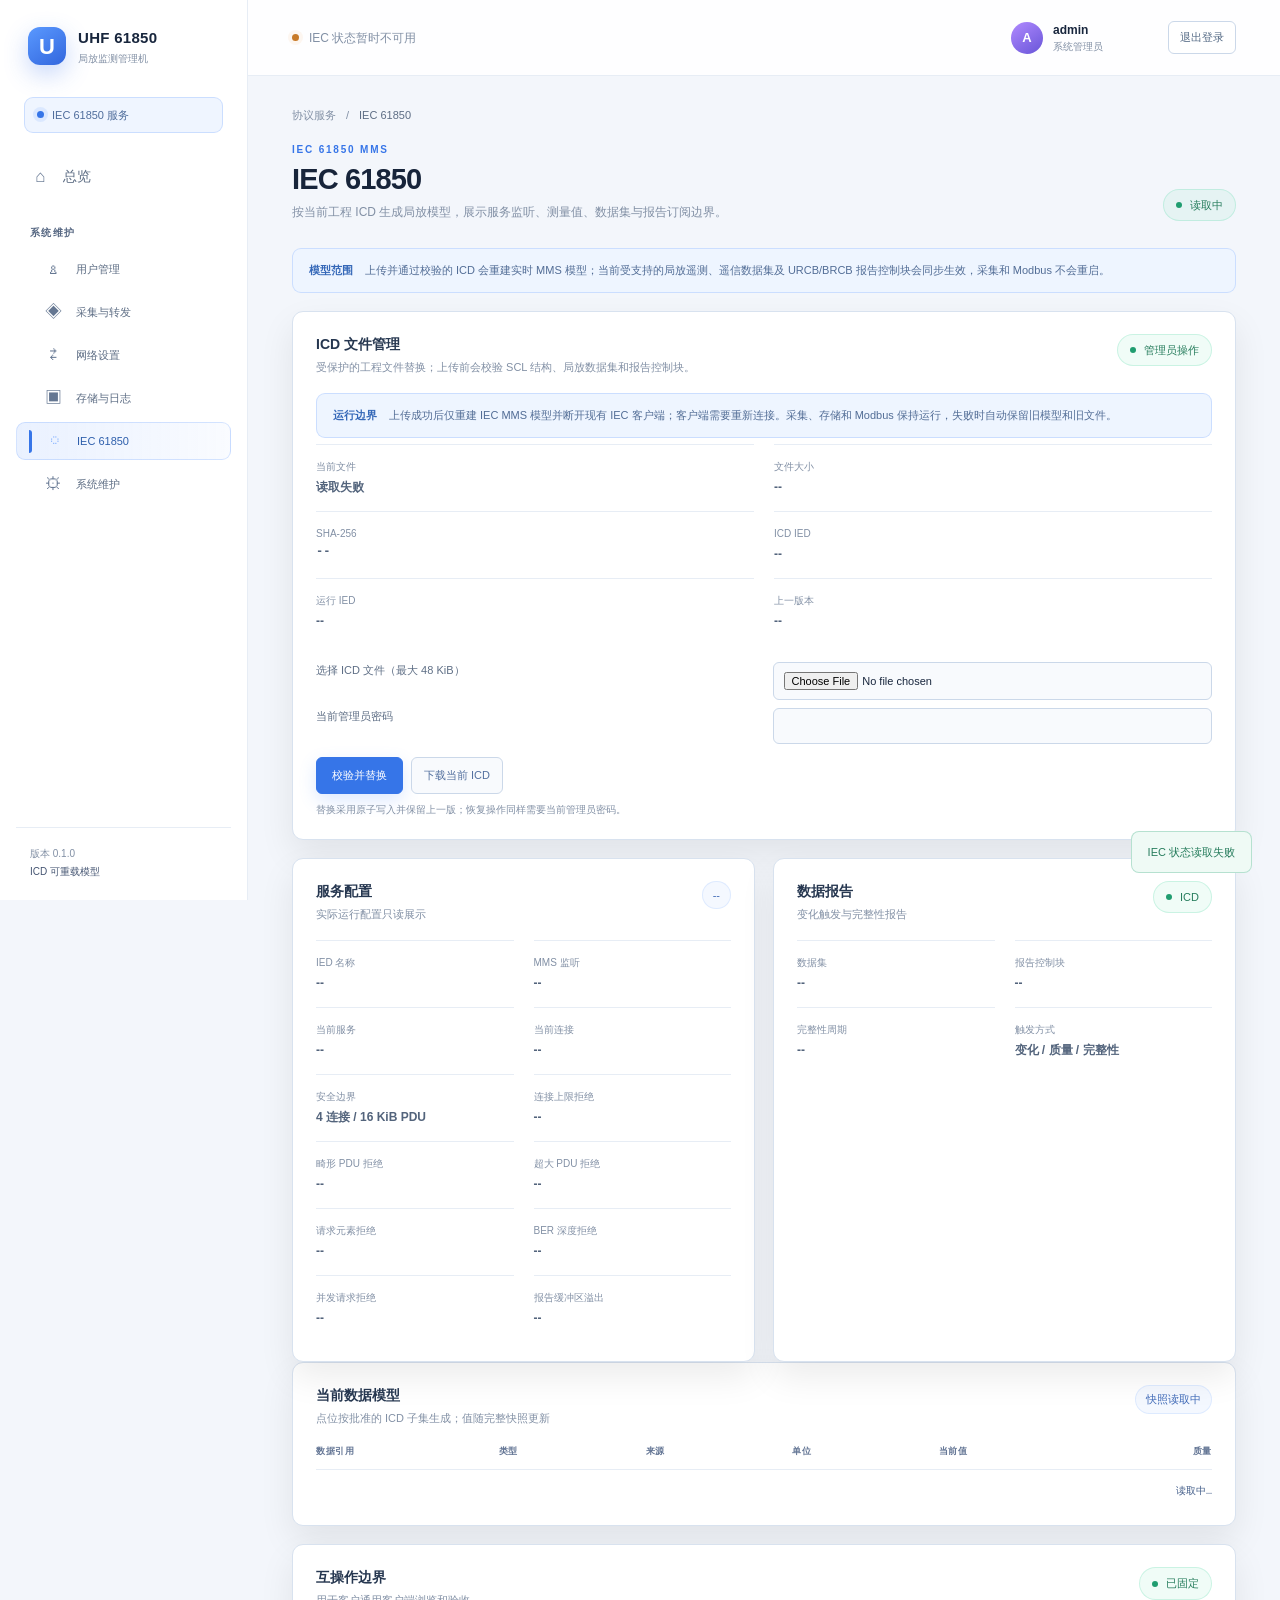
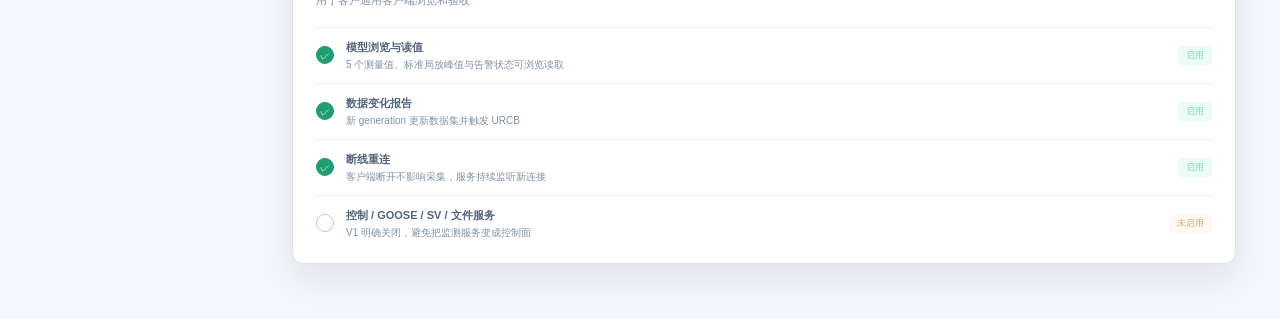
==== commit f92f66d1: "feat: rebuild IEC model from uploaded ICD" ====
--- a/web/iec61850.html
+++ b/web/iec61850.html
@@ -11,17 +11,17 @@
 <div class="app-shell">
 <aside class="sidebar"><div class="brand"><div class="brand-mark">U</div><div class="brand-copy"><strong>UHF 61850</strong><span>局放监测管理机</span></div></div><div class="preview-chip"><span class="chip-dot"></span>IEC 61850 服务</div>
 <nav class="primary-nav" aria-label="主导航"><a class="nav-item" href="/overview.html"><span class="nav-icon">⌂</span><span>总览</span></a><div class="nav-section-label">系统维护</div><a class="nav-item nav-subitem" href="/index.html"><span class="nav-icon">♙</span><span>用户管理</span></a><a class="nav-item nav-subitem" href="/settings.html"><span class="nav-icon">◈</span><span>采集与转发</span></a><a class="nav-item nav-subitem" href="/network.html"><span class="nav-icon">⇄</span><span>网络设置</span></a><a class="nav-item nav-subitem" href="/storage.html"><span class="nav-icon">▣</span><span>存储与日志</span></a><a class="nav-item nav-subitem active" href="/iec61850.html" aria-current="page"><span class="nav-icon">◌</span><span>IEC 61850</span></a><a class="nav-item nav-subitem" href="/maintenance.html"><span class="nav-icon">⚙</span><span>系统维护</span></a></nav>
-<div class="sidebar-footer"><span>版本 0.1.0</span><span>固定通用模型</span></div></aside>
+<div class="sidebar-footer"><span>版本 0.1.0</span><span>ICD 可重载模型</span></div></aside>
 <main class="main-content"><header class="topbar"><div class="topbar-status"><span class="status-dot" id="iec-status-dot"></span><span id="iec-status">IEC 状态读取中</span></div><div class="topbar-account"><div class="account-summary"><div class="mini-avatar">A</div><div><strong>admin</strong><span>系统管理员</span></div></div><button class="logout-button" type="button" data-action="logout">退出登录</button></div></header>
-<div class="page-content settings-content"><div class="breadcrumb"><span>协议服务</span><b>/</b><strong>IEC 61850</strong></div><div class="page-heading"><div><div class="heading-kicker">IEC 61850 MMS</div><h1>IEC 61850</h1><p>固定通用局放模型，展示服务监听、5 个测量值、质量与报告订阅边界。</p></div><span class="heading-badge" id="iec-badge"><i></i>读取中</span></div>
-<div class="settings-notice"><strong>模型范围</strong><span>仅启用 LLN0、LPHD1、SPDC1、GGIO1、一个静态数据集和一个 URCB；不提供控制、GOOSE、SV、BRCB 或文件服务。</span></div>
+<div class="page-content settings-content"><div class="breadcrumb"><span>协议服务</span><b>/</b><strong>IEC 61850</strong></div><div class="page-heading"><div><div class="heading-kicker">IEC 61850 MMS</div><h1>IEC 61850</h1><p>按当前工程 ICD 生成局放模型，展示服务监听、测量值、数据集与报告订阅边界。</p></div><span class="heading-badge" id="iec-badge"><i></i>读取中</span></div>
+<div class="settings-notice"><strong>模型范围</strong><span>上传并通过校验的 ICD 会重建实时 MMS 模型；当前受支持的局放遥测、遥信数据集及 URCB/BRCB 报告控制块会同步生效，采集和 Modbus 不会重启。</span></div>
 <section class="panel settings-panel icd-panel"><div class="panel-header"><div><h2>ICD 文件管理</h2><p>受保护的工程文件替换；上传前会校验 SCL 结构、局放数据集和报告控制块。</p></div><span class="heading-badge"><i></i>管理员操作</span></div>
-<div class="settings-notice"><strong>运行边界</strong><span>当前 IEC 服务使用程序内置的动态模型，不会因为上传 ICD 自动重启或改变 MMS 模型；文件用于工程交付、下载和下一次发布。IED 名称不一致时会明确提示。</span></div>
+<div class="settings-notice"><strong>运行边界</strong><span>上传成功后仅重建 IEC MMS 模型并断开现有 IEC 客户端；客户端需要重新连接。采集、存储和 Modbus 保持运行，失败时自动保留旧模型和旧文件。</span></div>
 <dl class="snapshot-details icd-details"><div><dt>当前文件</dt><dd id="icd-source">读取中</dd></div><div><dt>文件大小</dt><dd id="icd-size">--</dd></div><div><dt>SHA-256</dt><dd id="icd-sha256" class="mono-value">--</dd></div><div><dt>ICD IED</dt><dd id="icd-ied-name">--</dd></div><div><dt>运行 IED</dt><dd id="icd-runtime-ied-name">--</dd></div><div><dt>上一版本</dt><dd id="icd-previous">--</dd></div></dl>
 <form id="icd-form" class="icd-form"><label for="icd-file">选择 ICD 文件（最大 48 KiB）</label><input id="icd-file" type="file" accept=".icd,.xml,application/xml,text/xml" required><label for="icd-password">当前管理员密码</label><input id="icd-password" type="password" autocomplete="current-password" required><div class="form-actions"><button class="primary-button" type="submit">校验并替换</button><a class="secondary-button" href="/api/v1/iec61850/icd/download">下载当前 ICD</a><a class="secondary-button" id="icd-previous-download" href="/api/v1/iec61850/icd/previous/download" hidden>下载上一版</a><button class="secondary-button" id="icd-restore" type="button" hidden>恢复上一版</button></div><p class="form-hint">替换采用原子写入并保留上一版；恢复操作同样需要当前管理员密码。</p></form>
 </section>
-<section class="iec-summary-grid"><article class="panel settings-panel"><div class="panel-header"><div><h2>服务配置</h2><p>实际运行配置只读展示</p></div><span class="count-badge" id="iec-enabled">--</span></div><dl class="snapshot-details"><div><dt>IED 名称</dt><dd id="ied-name">--</dd></div><div><dt>MMS 监听</dt><dd id="iec-listen">--</dd></div><div><dt>当前服务</dt><dd id="iec-service-status">--</dd></div><div><dt>当前连接</dt><dd id="iec-active-connections">--</dd></div><div><dt>安全边界</dt><dd>4 连接 / 16 KiB PDU</dd></div><div><dt>连接上限拒绝</dt><dd id="iec-connection-rejections">--</dd></div><div><dt>畸形 PDU 拒绝</dt><dd id="iec-malformed-pdu-rejections">--</dd></div><div><dt>超大 PDU 拒绝</dt><dd id="iec-oversized-pdu-rejections">--</dd></div><div><dt>请求元素拒绝</dt><dd id="iec-request-element-rejections">--</dd></div><div><dt>BER 深度拒绝</dt><dd id="iec-ber-depth-rejections">--</dd></div><div><dt>并发请求拒绝</dt><dd id="iec-outstanding-rejections">--</dd></div><div><dt>报告缓冲区溢出</dt><dd id="iec-report-buffer-overflows">--</dd></div></dl></article><article class="panel settings-panel"><div class="panel-header"><div><h2>数据报告</h2><p>变化触发与完整性报告</p></div><span class="heading-badge"><i></i>URCB</span></div><dl class="snapshot-details"><div><dt>数据集</dt><dd id="dataset-reference">--</dd></div><div><dt>报告控制块</dt><dd id="report-reference">--</dd></div><div><dt>完整性周期</dt><dd id="integrity-period">--</dd></div><div><dt>触发方式</dt><dd>变化 / 质量 / 完整性</dd></div></dl></article></section>
-<section class="panel settings-panel"><div class="panel-header"><div><h2>固定数据模型</h2><p>值随完整快照更新；invalid 或 stale 不显示为伪造的正常值</p></div><span class="count-badge" id="snapshot-state">快照读取中</span></div><div class="table-wrap"><table class="data-table"><thead><tr><th>数据引用</th><th>类型</th><th>来源</th><th>单位</th><th>当前值</th><th>质量</th></tr></thead><tbody id="iec-model-body"><tr><td colspan="6" class="muted-cell">读取中…</td></tr></tbody></table></div></section>
+<section class="iec-summary-grid"><article class="panel settings-panel"><div class="panel-header"><div><h2>服务配置</h2><p>实际运行配置只读展示</p></div><span class="count-badge" id="iec-enabled">--</span></div><dl class="snapshot-details"><div><dt>IED 名称</dt><dd id="ied-name">--</dd></div><div><dt>MMS 监听</dt><dd id="iec-listen">--</dd></div><div><dt>当前服务</dt><dd id="iec-service-status">--</dd></div><div><dt>当前连接</dt><dd id="iec-active-connections">--</dd></div><div><dt>安全边界</dt><dd>4 连接 / 16 KiB PDU</dd></div><div><dt>连接上限拒绝</dt><dd id="iec-connection-rejections">--</dd></div><div><dt>畸形 PDU 拒绝</dt><dd id="iec-malformed-pdu-rejections">--</dd></div><div><dt>超大 PDU 拒绝</dt><dd id="iec-oversized-pdu-rejections">--</dd></div><div><dt>请求元素拒绝</dt><dd id="iec-request-element-rejections">--</dd></div><div><dt>BER 深度拒绝</dt><dd id="iec-ber-depth-rejections">--</dd></div><div><dt>并发请求拒绝</dt><dd id="iec-outstanding-rejections">--</dd></div><div><dt>报告缓冲区溢出</dt><dd id="iec-report-buffer-overflows">--</dd></div></dl></article><article class="panel settings-panel"><div class="panel-header"><div><h2>数据报告</h2><p>变化触发与完整性报告</p></div><span class="heading-badge" id="report-kind"><i></i>ICD</span></div><dl class="snapshot-details"><div><dt>数据集</dt><dd id="dataset-reference">--</dd></div><div><dt>报告控制块</dt><dd id="report-reference">--</dd></div><div><dt>完整性周期</dt><dd id="integrity-period">--</dd></div><div><dt>触发方式</dt><dd>变化 / 质量 / 完整性</dd></div></dl></article></section>
+<section class="panel settings-panel"><div class="panel-header"><div><h2>当前数据模型</h2><p>点位按批准的 ICD 子集生成；值随完整快照更新</p></div><span class="count-badge" id="snapshot-state">快照读取中</span></div><div class="table-wrap"><table class="data-table"><thead><tr><th>数据引用</th><th>类型</th><th>来源</th><th>单位</th><th>当前值</th><th>质量</th></tr></thead><tbody id="iec-model-body"><tr><td colspan="6" class="muted-cell">读取中…</td></tr></tbody></table></div></section>
 <section class="panel settings-panel"><div class="panel-header"><div><h2>互操作边界</h2><p>用于客户通用客户端浏览和验收</p></div><span class="heading-badge"><i></i>已固定</span></div><div class="checklist"><div class="checklist-item completed"><i>✓</i><div><strong>模型浏览与读值</strong><span>5 个测量值、标准局放峰值与告警状态可浏览读取</span></div><em>启用</em></div><div class="checklist-item completed"><i>✓</i><div><strong>数据变化报告</strong><span>新 generation 更新数据集并触发 URCB</span></div><em>启用</em></div><div class="checklist-item completed"><i>✓</i><div><strong>断线重连</strong><span>客户端断开不影响采集，服务持续监听新连接</span></div><em>启用</em></div><div class="checklist-item"><i>—</i><div><strong>控制 / GOOSE / SV / 文件服务</strong><span>V1 明确关闭，避免把监测服务变成控制面</span></div><em class="pending">未启用</em></div></div></section>
 </div></main></div><div class="toast" id="toast" role="status" aria-live="polite"></div><script src="iec61850.js"></script>
 </body></html>
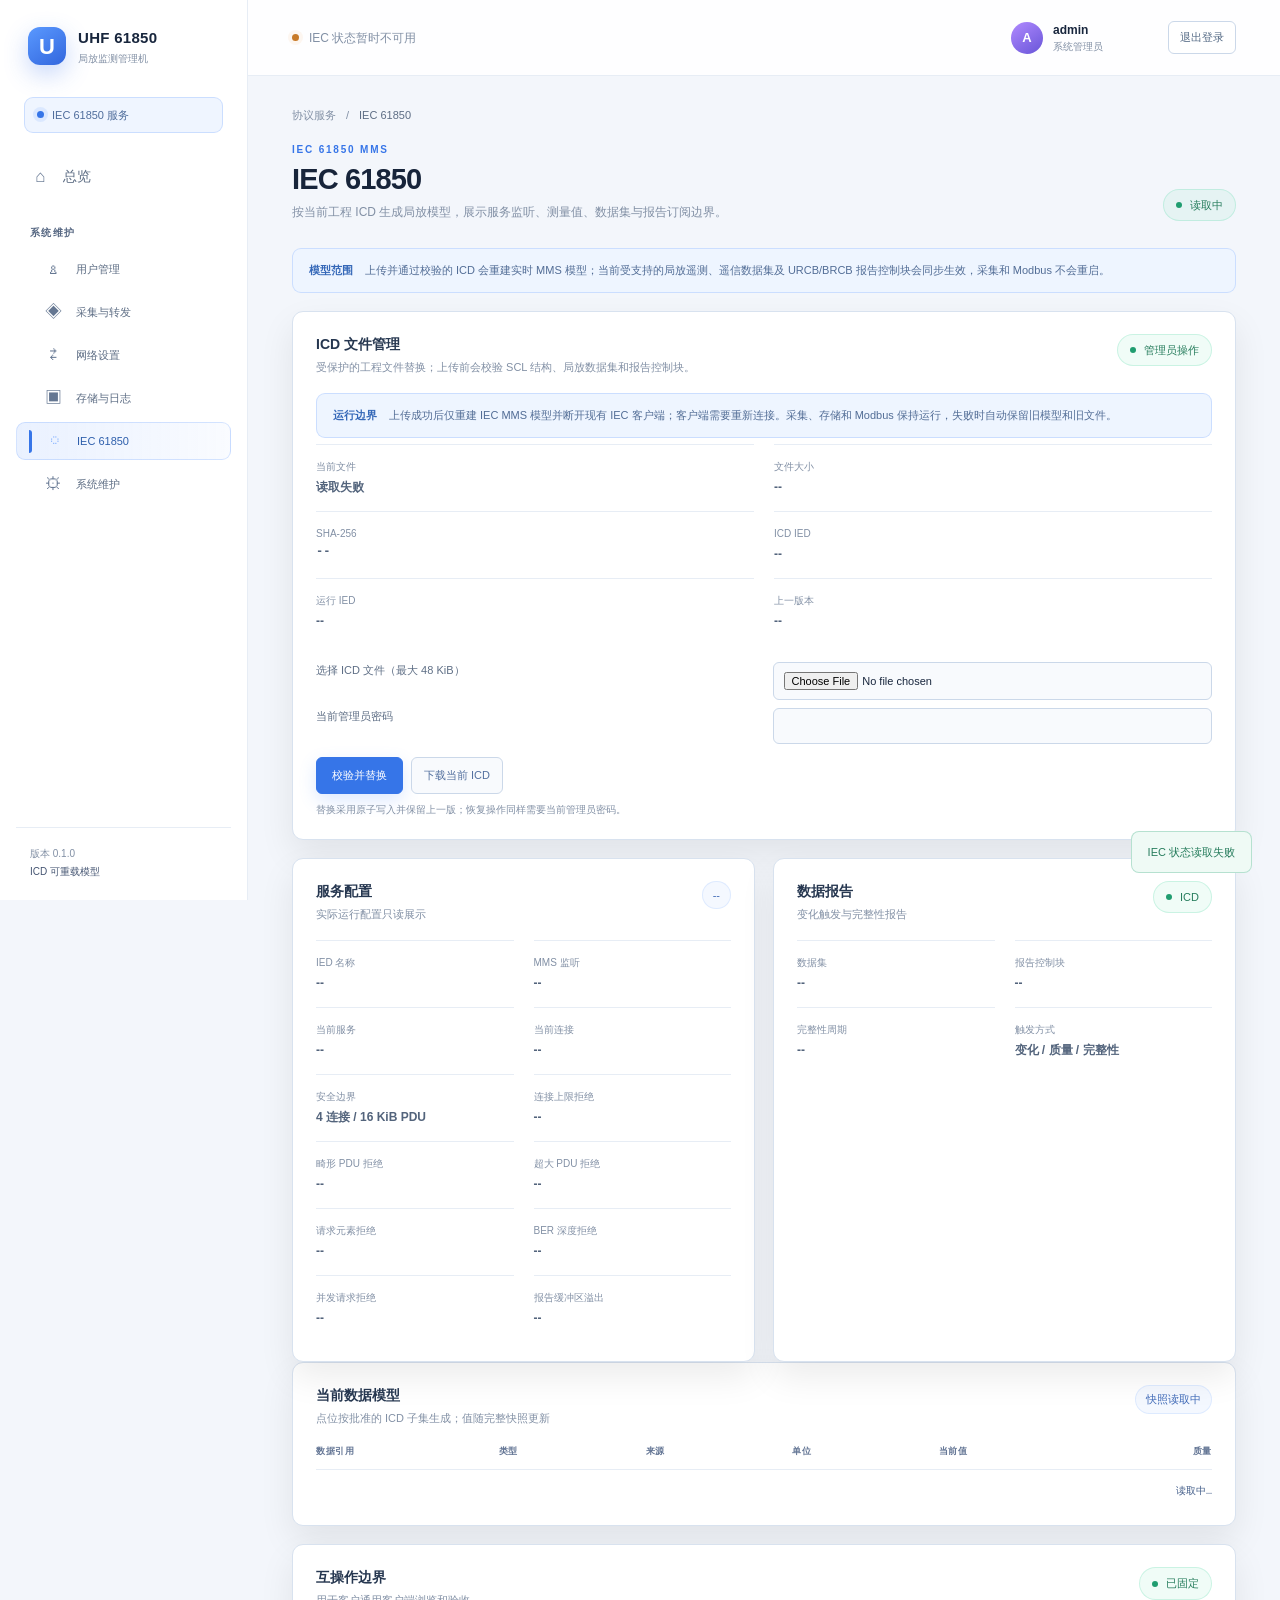
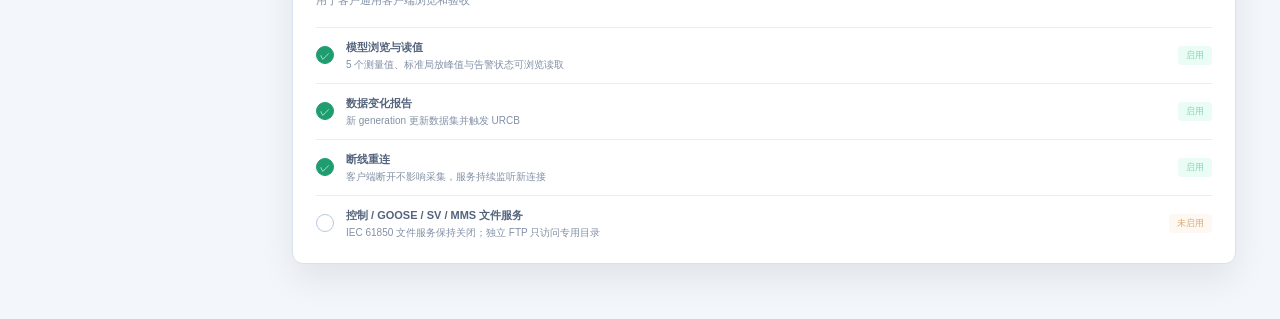
==== commit c17ff146: "feat: add bounded authenticated FTP transfers" ====
--- a/web/iec61850.html
+++ b/web/iec61850.html
@@ -22,6 +22,6 @@
 </section>
 <section class="iec-summary-grid"><article class="panel settings-panel"><div class="panel-header"><div><h2>服务配置</h2><p>实际运行配置只读展示</p></div><span class="count-badge" id="iec-enabled">--</span></div><dl class="snapshot-details"><div><dt>IED 名称</dt><dd id="ied-name">--</dd></div><div><dt>MMS 监听</dt><dd id="iec-listen">--</dd></div><div><dt>当前服务</dt><dd id="iec-service-status">--</dd></div><div><dt>当前连接</dt><dd id="iec-active-connections">--</dd></div><div><dt>安全边界</dt><dd>4 连接 / 16 KiB PDU</dd></div><div><dt>连接上限拒绝</dt><dd id="iec-connection-rejections">--</dd></div><div><dt>畸形 PDU 拒绝</dt><dd id="iec-malformed-pdu-rejections">--</dd></div><div><dt>超大 PDU 拒绝</dt><dd id="iec-oversized-pdu-rejections">--</dd></div><div><dt>请求元素拒绝</dt><dd id="iec-request-element-rejections">--</dd></div><div><dt>BER 深度拒绝</dt><dd id="iec-ber-depth-rejections">--</dd></div><div><dt>并发请求拒绝</dt><dd id="iec-outstanding-rejections">--</dd></div><div><dt>报告缓冲区溢出</dt><dd id="iec-report-buffer-overflows">--</dd></div></dl></article><article class="panel settings-panel"><div class="panel-header"><div><h2>数据报告</h2><p>变化触发与完整性报告</p></div><span class="heading-badge" id="report-kind"><i></i>ICD</span></div><dl class="snapshot-details"><div><dt>数据集</dt><dd id="dataset-reference">--</dd></div><div><dt>报告控制块</dt><dd id="report-reference">--</dd></div><div><dt>完整性周期</dt><dd id="integrity-period">--</dd></div><div><dt>触发方式</dt><dd>变化 / 质量 / 完整性</dd></div></dl></article></section>
 <section class="panel settings-panel"><div class="panel-header"><div><h2>当前数据模型</h2><p>点位按批准的 ICD 子集生成；值随完整快照更新</p></div><span class="count-badge" id="snapshot-state">快照读取中</span></div><div class="table-wrap"><table class="data-table"><thead><tr><th>数据引用</th><th>类型</th><th>来源</th><th>单位</th><th>当前值</th><th>质量</th></tr></thead><tbody id="iec-model-body"><tr><td colspan="6" class="muted-cell">读取中…</td></tr></tbody></table></div></section>
-<section class="panel settings-panel"><div class="panel-header"><div><h2>互操作边界</h2><p>用于客户通用客户端浏览和验收</p></div><span class="heading-badge"><i></i>已固定</span></div><div class="checklist"><div class="checklist-item completed"><i>✓</i><div><strong>模型浏览与读值</strong><span>5 个测量值、标准局放峰值与告警状态可浏览读取</span></div><em>启用</em></div><div class="checklist-item completed"><i>✓</i><div><strong>数据变化报告</strong><span>新 generation 更新数据集并触发 URCB</span></div><em>启用</em></div><div class="checklist-item completed"><i>✓</i><div><strong>断线重连</strong><span>客户端断开不影响采集，服务持续监听新连接</span></div><em>启用</em></div><div class="checklist-item"><i>—</i><div><strong>控制 / GOOSE / SV / 文件服务</strong><span>V1 明确关闭，避免把监测服务变成控制面</span></div><em class="pending">未启用</em></div></div></section>
+<section class="panel settings-panel"><div class="panel-header"><div><h2>互操作边界</h2><p>用于客户通用客户端浏览和验收</p></div><span class="heading-badge"><i></i>已固定</span></div><div class="checklist"><div class="checklist-item completed"><i>✓</i><div><strong>模型浏览与读值</strong><span>5 个测量值、标准局放峰值与告警状态可浏览读取</span></div><em>启用</em></div><div class="checklist-item completed"><i>✓</i><div><strong>数据变化报告</strong><span>新 generation 更新数据集并触发 URCB</span></div><em>启用</em></div><div class="checklist-item completed"><i>✓</i><div><strong>断线重连</strong><span>客户端断开不影响采集，服务持续监听新连接</span></div><em>启用</em></div><div class="checklist-item"><i>—</i><div><strong>控制 / GOOSE / SV / MMS 文件服务</strong><span>IEC 61850 文件服务保持关闭；独立 FTP 只访问专用目录</span></div><em class="pending">未启用</em></div></div></section>
 </div></main></div><div class="toast" id="toast" role="status" aria-live="polite"></div><script src="iec61850.js"></script>
 </body></html>
--- a/web/styles.css
+++ b/web/styles.css
@@ -170,6 +170,12 @@
 .settings-content { max-width: 1080px; }
 .settings-notice { display: flex; margin-bottom: 18px; padding: 13px 16px; border: 1px solid rgb(79 140 255 / 22%); border-radius: 9px; background: #eef5ff; color: #526d96; font-size: 11px; gap: 12px; }
 .settings-notice strong { color: #3568b8; white-space: nowrap; }
+.network-steps { display: grid; margin-bottom: 18px; grid-template-columns: repeat(3, minmax(0, 1fr)); gap: 10px; }
+.network-steps > div { display: flex; min-height: 58px; align-items: center; padding: 11px 13px; border: 1px solid var(--line); border-radius: 9px; background: var(--panel); gap: 10px; }
+.network-steps b { display: grid; width: 25px; height: 25px; flex: 0 0 auto; place-items: center; border-radius: 50%; background: var(--blue); color: white; font-size: 11px; }
+.network-steps span { display: flex; min-width: 0; flex-direction: column; gap: 3px; }
+.network-steps strong { color: #425d89; font-size: 11px; }
+.network-steps small { color: var(--muted); font-size: 9px; line-height: 1.4; }
 .settings-panel { margin-bottom: 18px; }
 .settings-grid { display: grid; padding: 0 23px 22px; grid-template-columns: repeat(2, minmax(0, 1fr)); gap: 17px 22px; }
 .settings-grid label { display: flex; flex-direction: column; gap: 6px; color: #5e6e85; font-size: 11px; }
@@ -182,6 +188,8 @@
 .settings-grid small { color: var(--muted); font-size: 10px; }
 .settings-actions { display: flex; align-items: center; justify-content: flex-end; gap: 10px; }
 .settings-actions .form-error { margin-right: auto; }
+.panel-actions { padding: 0 23px 22px; }
+.confirm-button:enabled { box-shadow: 0 0 0 3px rgb(79 140 255 / 13%), 0 6px 17px rgb(79 140 255 / 20%); }
 .settings-saved { color: #277d5d; font-size: 11px; }
 .toolbar { display: flex; align-items: center; flex-wrap: wrap; justify-content: flex-end; gap: 7px; }
 .toolbar select { padding: 7px 8px; border: 1px solid #cbd8e9; border-radius: 6px; background: #f8fafd; color: #5e6e85; font-size: 10px; }
@@ -203,6 +211,7 @@
     .settings-actions .form-error { flex-basis: 100%; }
     .storage-summary-grid { grid-template-columns: 1fr; }
     .network-interface-grid { grid-template-columns: 1fr; }
+    .network-steps { grid-template-columns: 1fr; }
     .iec-summary-grid { grid-template-columns: 1fr; }
     .toolbar { justify-content: flex-start; }
 }
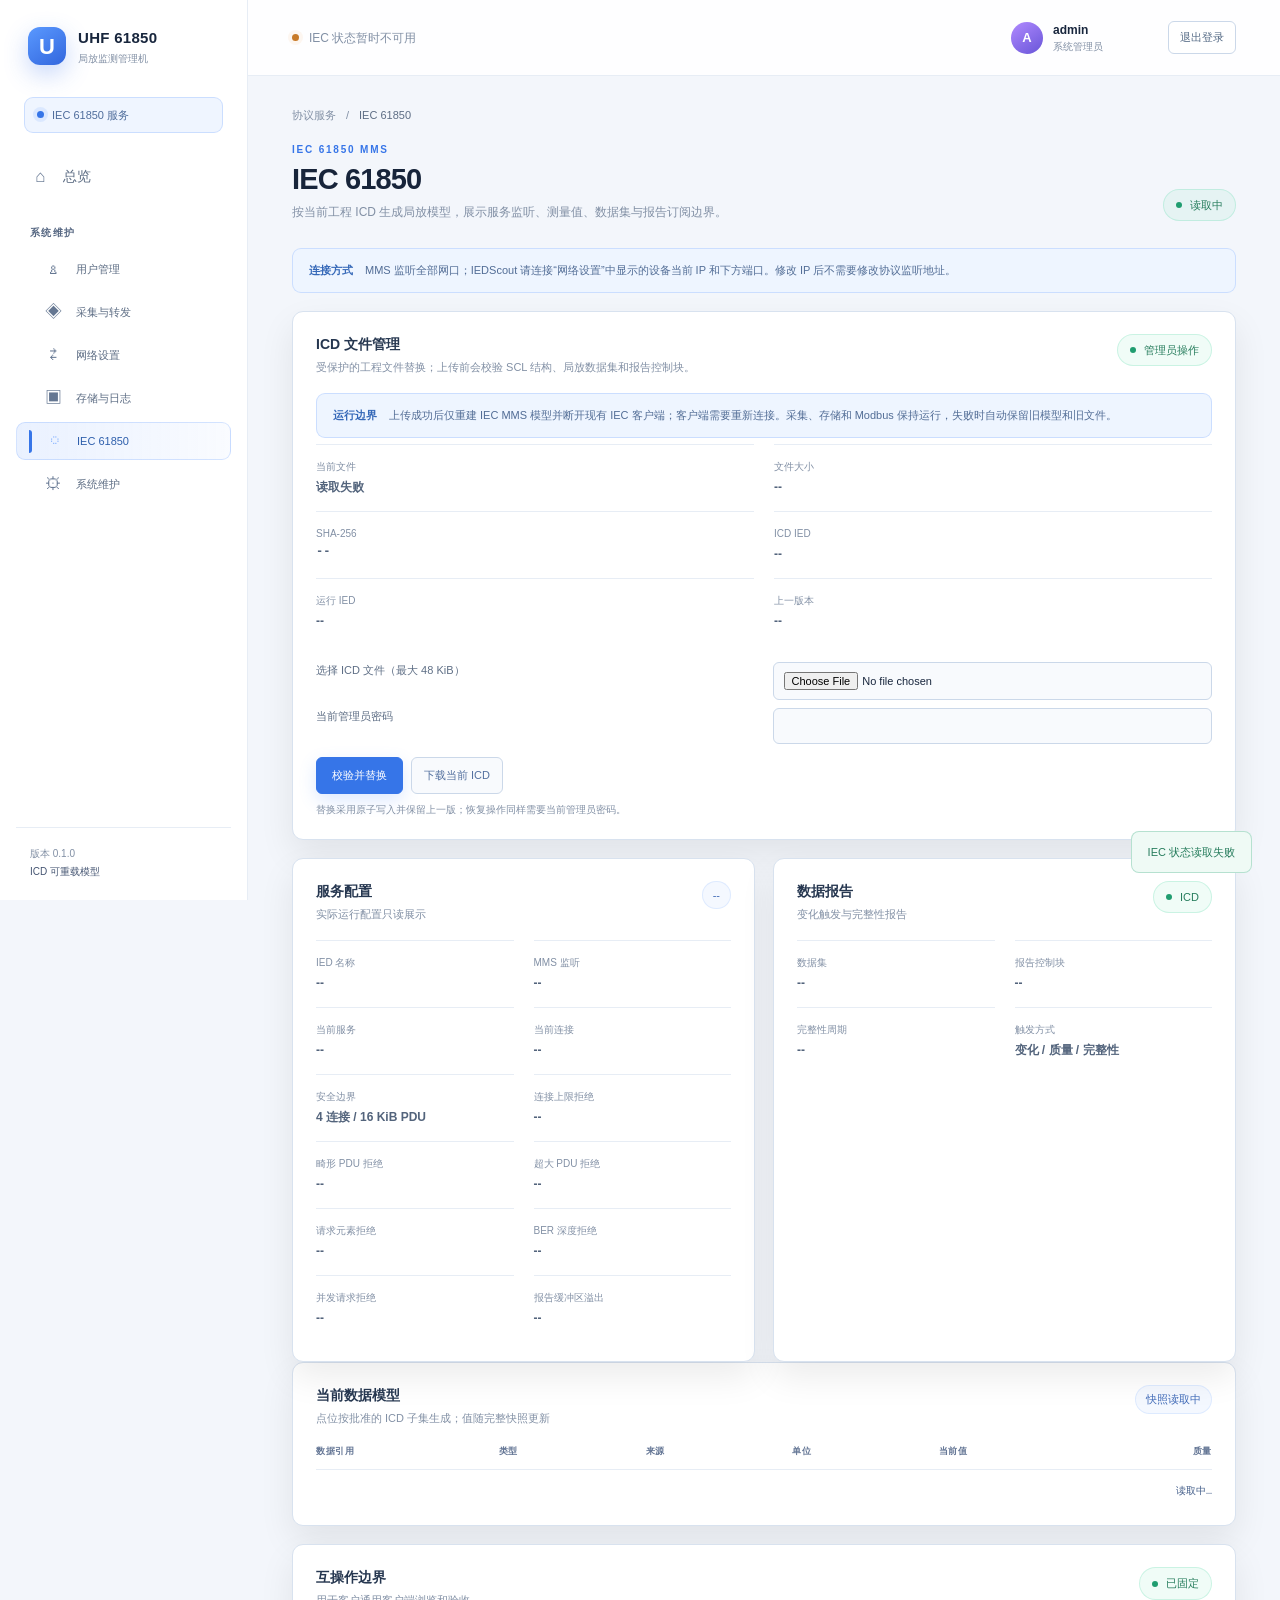
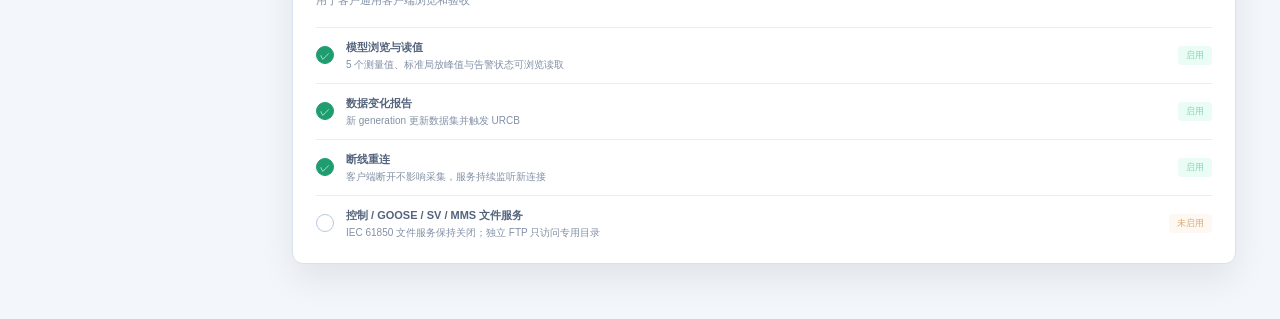
==== commit 5be32142: "fix: show the live IEC listener after IP changes" ====
--- a/web/iec61850.html
+++ b/web/iec61850.html
@@ -14,7 +14,7 @@
 <div class="sidebar-footer"><span>版本 0.1.0</span><span>ICD 可重载模型</span></div></aside>
 <main class="main-content"><header class="topbar"><div class="topbar-status"><span class="status-dot" id="iec-status-dot"></span><span id="iec-status">IEC 状态读取中</span></div><div class="topbar-account"><div class="account-summary"><div class="mini-avatar">A</div><div><strong>admin</strong><span>系统管理员</span></div></div><button class="logout-button" type="button" data-action="logout">退出登录</button></div></header>
 <div class="page-content settings-content"><div class="breadcrumb"><span>协议服务</span><b>/</b><strong>IEC 61850</strong></div><div class="page-heading"><div><div class="heading-kicker">IEC 61850 MMS</div><h1>IEC 61850</h1><p>按当前工程 ICD 生成局放模型，展示服务监听、测量值、数据集与报告订阅边界。</p></div><span class="heading-badge" id="iec-badge"><i></i>读取中</span></div>
-<div class="settings-notice"><strong>模型范围</strong><span>上传并通过校验的 ICD 会重建实时 MMS 模型；当前受支持的局放遥测、遥信数据集及 URCB/BRCB 报告控制块会同步生效，采集和 Modbus 不会重启。</span></div>
+<div class="settings-notice"><strong>连接方式</strong><span>MMS 监听全部网口；IEDScout 请连接“网络设置”中显示的设备当前 IP 和下方端口。修改 IP 后不需要修改协议监听地址。</span></div>
 <section class="panel settings-panel icd-panel"><div class="panel-header"><div><h2>ICD 文件管理</h2><p>受保护的工程文件替换；上传前会校验 SCL 结构、局放数据集和报告控制块。</p></div><span class="heading-badge"><i></i>管理员操作</span></div>
 <div class="settings-notice"><strong>运行边界</strong><span>上传成功后仅重建 IEC MMS 模型并断开现有 IEC 客户端；客户端需要重新连接。采集、存储和 Modbus 保持运行，失败时自动保留旧模型和旧文件。</span></div>
 <dl class="snapshot-details icd-details"><div><dt>当前文件</dt><dd id="icd-source">读取中</dd></div><div><dt>文件大小</dt><dd id="icd-size">--</dd></div><div><dt>SHA-256</dt><dd id="icd-sha256" class="mono-value">--</dd></div><div><dt>ICD IED</dt><dd id="icd-ied-name">--</dd></div><div><dt>运行 IED</dt><dd id="icd-runtime-ied-name">--</dd></div><div><dt>上一版本</dt><dd id="icd-previous">--</dd></div></dl>
